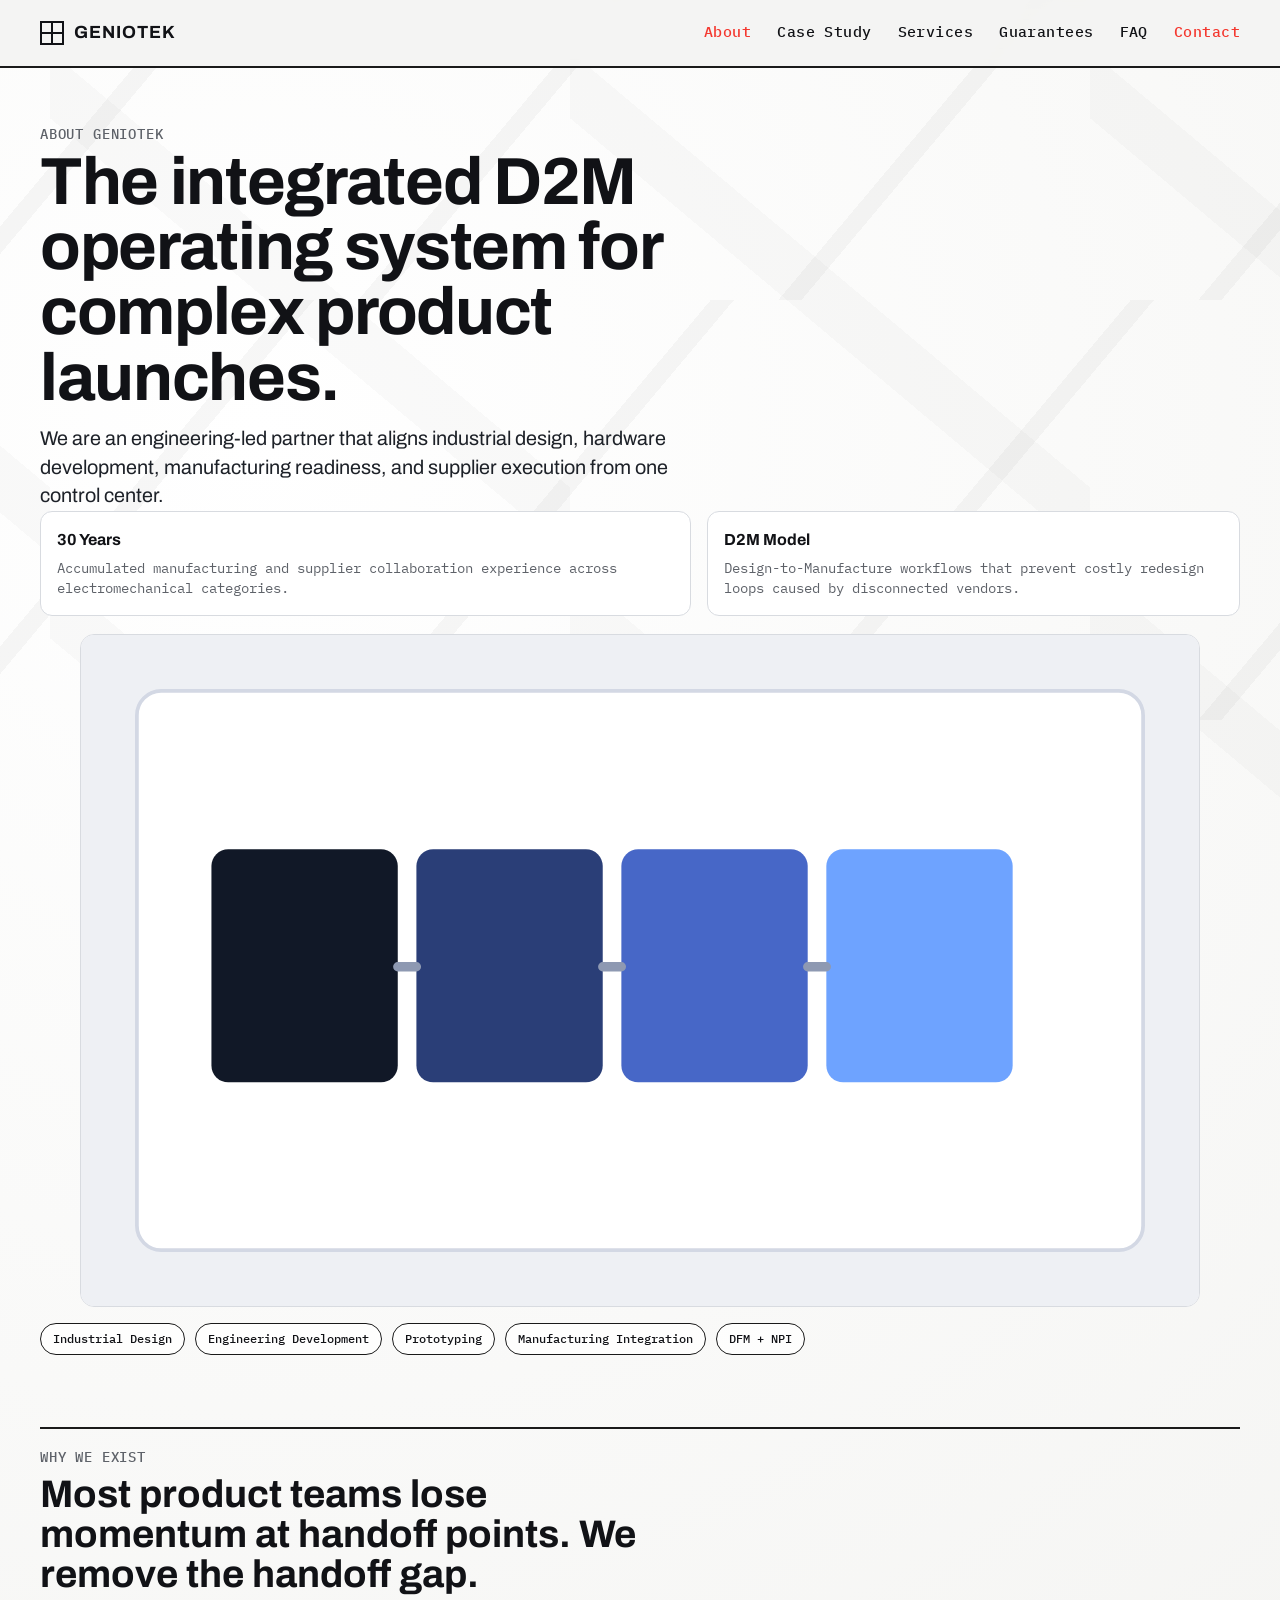
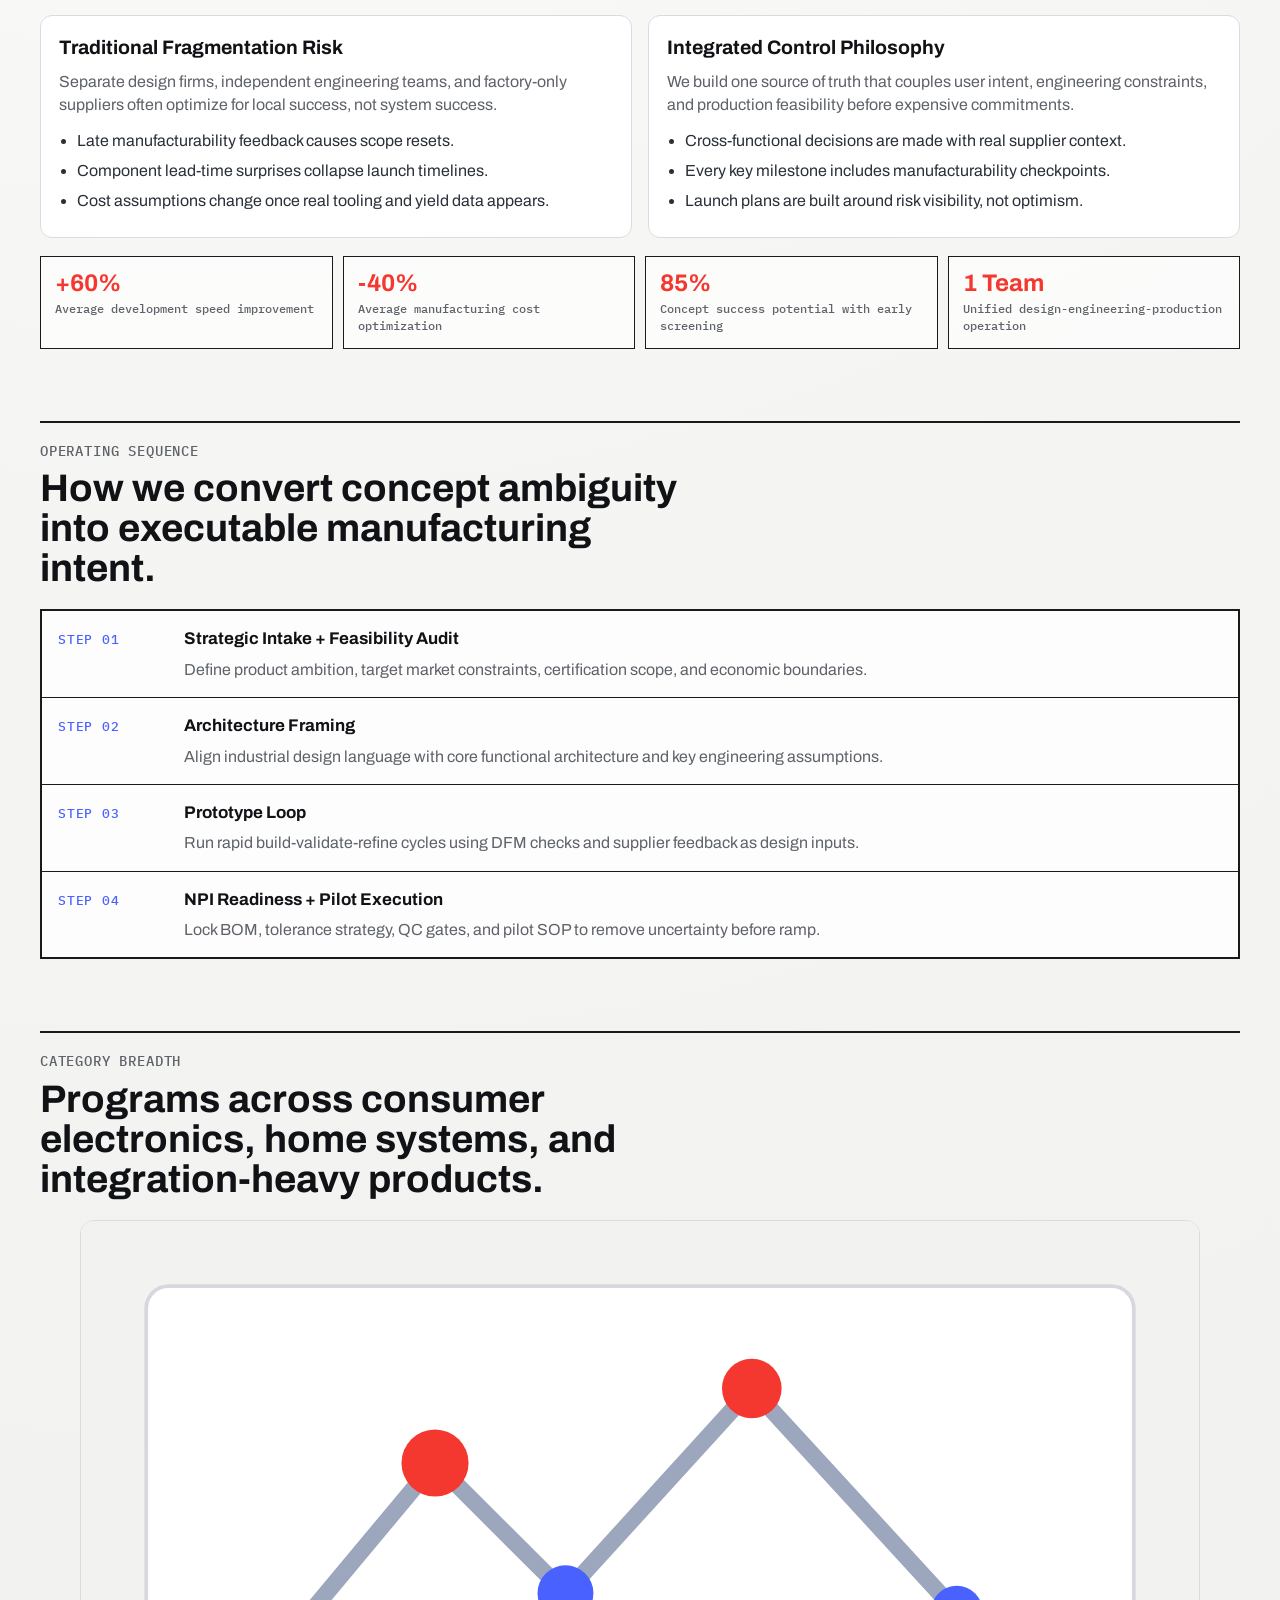
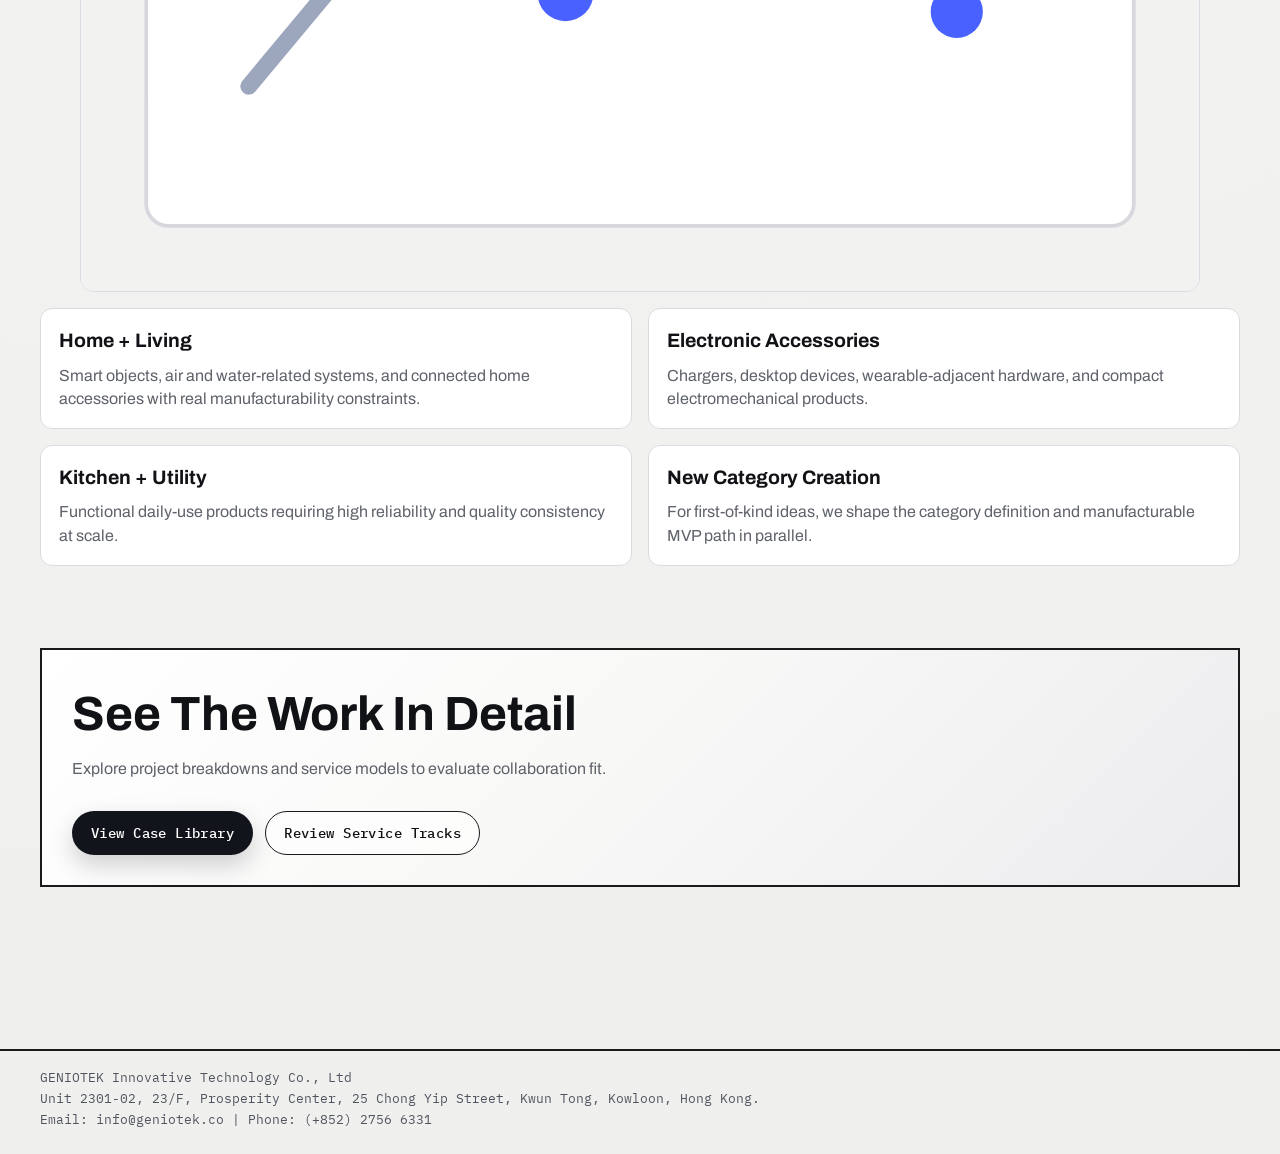
==== about.html @ fba15403 "feat: expand into full multi-page site with cover visuals" ====
<!doctype html>
<html lang="en">
<head>
  <meta charset="utf-8">
  <meta name="viewport" content="width=device-width, initial-scale=1">
  <title>About | Geniotek</title>
  <meta name="description" content="Learn how Geniotek's D2M system integrates design, engineering, prototyping, and manufacturing into one operational pipeline.">
  <link rel="icon" href="data:image/svg+xml,%3Csvg xmlns='http://www.w3.org/2000/svg' viewBox='0 0 32 32'%3E%3Crect width='32' height='32' fill='%23111216'/%3E%3Cpath d='M6 6h20v20H6z' fill='none' stroke='%23fff' stroke-width='2'/%3E%3Cpath d='M16 6v20M6 16h20' stroke='%23fff' stroke-width='2'/%3E%3C/svg%3E">
  <link rel="preconnect" href="https://fonts.googleapis.com">
  <link rel="preconnect" href="https://fonts.gstatic.com" crossorigin>
  <link href="https://fonts.googleapis.com/css2?family=Archivo:wght@400;500;600;700&family=IBM+Plex+Mono:wght@400;500&display=swap" rel="stylesheet">
  <link rel="stylesheet" href="./styles.css">
</head>
<body>
  <div class="bg-ornament" aria-hidden="true"></div>

  <header class="topbar">
    <a href="./index.html" class="brand" aria-label="Geniotek Home">
      <span class="brand-mark"></span>
      <span class="brand-text">GENIOTEK</span>
    </a>
    <button class="menu-toggle" type="button" aria-expanded="false" aria-controls="site-nav">Menu</button>
    <nav id="site-nav" class="nav">
      <a href="./about.html">About</a>
      <a href="./case-study.html">Case Study</a>
      <a href="./services.html">Services</a>
      <a href="./guarantees.html">Guarantees</a>
      <a href="./faq.html">FAQ</a>
      <a href="./contact.html" class="nav-accent">Contact</a>
    </nav>
  </header>

  <main class="page-main">
    <section class="page-hero reveal">
      <p class="eyebrow">About Geniotek</p>
      <h1>The integrated D2M operating system for complex product launches.</h1>
      <p class="lede">We are an engineering-led partner that aligns industrial design, hardware development, manufacturing readiness, and supplier execution from one control center.</p>
      <div class="page-hero-grid">
        <article class="hero-stat">
          <h2>30 Years</h2>
          <p>Accumulated manufacturing and supplier collaboration experience across electromechanical categories.</p>
        </article>
        <article class="hero-stat">
          <h2>D2M Model</h2>
          <p>Design-to-Manufacture workflows that prevent costly redesign loops caused by disconnected vendors.</p>
        </article>
      </div>
      <figure class="page-hero-media">
        <img src="./assets/covers/cover-system.svg" alt="Design-to-manufacture operating system diagram">
      </figure>
      <div class="tag-row">
        <span class="tag">Industrial Design</span>
        <span class="tag">Engineering Development</span>
        <span class="tag">Prototyping</span>
        <span class="tag">Manufacturing Integration</span>
        <span class="tag">DFM + NPI</span>
      </div>
    </section>

    <section class="content-section reveal">
      <div class="section-head">
        <p class="eyebrow">Why We Exist</p>
        <h2>Most product teams lose momentum at handoff points. We remove the handoff gap.</h2>
      </div>
      <div class="content-grid">
        <article class="panel">
          <h3>Traditional Fragmentation Risk</h3>
          <p>Separate design firms, independent engineering teams, and factory-only suppliers often optimize for local success, not system success.</p>
          <ul>
            <li>Late manufacturability feedback causes scope resets.</li>
            <li>Component lead-time surprises collapse launch timelines.</li>
            <li>Cost assumptions change once real tooling and yield data appears.</li>
          </ul>
        </article>
        <article class="panel">
          <h3>Integrated Control Philosophy</h3>
          <p>We build one source of truth that couples user intent, engineering constraints, and production feasibility before expensive commitments.</p>
          <ul>
            <li>Cross-functional decisions are made with real supplier context.</li>
            <li>Every key milestone includes manufacturability checkpoints.</li>
            <li>Launch plans are built around risk visibility, not optimism.</li>
          </ul>
        </article>
      </div>
      <div class="kpi-strip">
        <div class="kpi"><strong>+60%</strong><span>Average development speed improvement</span></div>
        <div class="kpi"><strong>-40%</strong><span>Average manufacturing cost optimization</span></div>
        <div class="kpi"><strong>85%</strong><span>Concept success potential with early screening</span></div>
        <div class="kpi"><strong>1 Team</strong><span>Unified design-engineering-production operation</span></div>
      </div>
    </section>

    <section class="content-section reveal">
      <div class="section-head">
        <p class="eyebrow">Operating Sequence</p>
        <h2>How we convert concept ambiguity into executable manufacturing intent.</h2>
      </div>
      <div class="timeline">
        <article class="timeline-item">
          <p class="step">Step 01</p>
          <div>
            <h3>Strategic Intake + Feasibility Audit</h3>
            <p>Define product ambition, target market constraints, certification scope, and economic boundaries.</p>
          </div>
        </article>
        <article class="timeline-item">
          <p class="step">Step 02</p>
          <div>
            <h3>Architecture Framing</h3>
            <p>Align industrial design language with core functional architecture and key engineering assumptions.</p>
          </div>
        </article>
        <article class="timeline-item">
          <p class="step">Step 03</p>
          <div>
            <h3>Prototype Loop</h3>
            <p>Run rapid build-validate-refine cycles using DFM checks and supplier feedback as design inputs.</p>
          </div>
        </article>
        <article class="timeline-item">
          <p class="step">Step 04</p>
          <div>
            <h3>NPI Readiness + Pilot Execution</h3>
            <p>Lock BOM, tolerance strategy, QC gates, and pilot SOP to remove uncertainty before ramp.</p>
          </div>
        </article>
      </div>
    </section>

    <section class="content-section reveal">
      <div class="section-head">
        <p class="eyebrow">Category Breadth</p>
        <h2>Programs across consumer electronics, home systems, and integration-heavy products.</h2>
      </div>
      <figure class="page-hero-media">
        <img src="./assets/covers/cover-process.svg" alt="Multi-stage product category and execution visual">
      </figure>
      <div class="content-grid">
        <article class="panel">
          <h3>Home + Living</h3>
          <p>Smart objects, air and water-related systems, and connected home accessories with real manufacturability constraints.</p>
        </article>
        <article class="panel">
          <h3>Electronic Accessories</h3>
          <p>Chargers, desktop devices, wearable-adjacent hardware, and compact electromechanical products.</p>
        </article>
        <article class="panel">
          <h3>Kitchen + Utility</h3>
          <p>Functional daily-use products requiring high reliability and quality consistency at scale.</p>
        </article>
        <article class="panel">
          <h3>New Category Creation</h3>
          <p>For first-of-kind ideas, we shape the category definition and manufacturable MVP path in parallel.</p>
        </article>
      </div>
    </section>

    <section class="contact reveal">
      <h2>See The Work In Detail</h2>
      <p>Explore project breakdowns and service models to evaluate collaboration fit.</p>
      <div class="cta-row">
        <a class="btn btn-solid" href="./case-study.html">View Case Library</a>
        <a class="btn btn-outline" href="./services.html">Review Service Tracks</a>
      </div>
    </section>
  </main>

  <footer class="footer">
    <p>GENIOTEK Innovative Technology Co., Ltd</p>
    <p>Unit 2301-02, 23/F, Prosperity Center, 25 Chong Yip Street, Kwun Tong, Kowloon, Hong Kong.</p>
    <p>Email: info@geniotek.co | Phone: (+852) 2756 6331</p>
  </footer>

  <script src="./script.js"></script>
</body>
</html>
---- styles.css ----
:root {
  --bg: #f4f4f2;
  --ink: #111216;
  --muted: #5e6269;
  --line: #1a1a1a;
  --accent-red: #f4382f;
  --accent-blue: #4962ff;
  --panel: #ffffff;
  --radius: 16px;
}

* {
  box-sizing: border-box;
}

html,
body {
  margin: 0;
  padding: 0;
}

body {
  background: radial-gradient(circle at 20% 10%, #ffffff 0%, var(--bg) 44%, #efefed 100%);
  color: var(--ink);
  font-family: "Archivo", "Segoe UI", sans-serif;
  line-height: 1.45;
}

.bg-ornament {
  position: fixed;
  inset: 0;
  pointer-events: none;
  z-index: -1;
  background-image:
    linear-gradient(130deg, transparent 0 48%, rgba(0, 0, 0, 0.03) 48% 51%, transparent 51%),
    linear-gradient(40deg, transparent 0 46%, rgba(0, 0, 0, 0.02) 46% 53%, transparent 53%);
  background-size: 420px 420px, 520px 520px;
  background-position: -80px -120px, 75% 10%;
}

.topbar {
  position: sticky;
  top: 0;
  z-index: 40;
  display: flex;
  align-items: center;
  justify-content: space-between;
  gap: 24px;
  padding: 20px 40px;
  border-bottom: 2px solid var(--line);
  background: rgba(244, 244, 242, 0.92);
  backdrop-filter: blur(8px);
}

.brand {
  display: inline-flex;
  align-items: center;
  gap: 10px;
  text-decoration: none;
  color: var(--ink);
}

.brand-mark {
  width: 24px;
  height: 24px;
  border: 2px solid var(--ink);
  display: inline-block;
  position: relative;
}

.brand-mark::before,
.brand-mark::after {
  content: "";
  position: absolute;
  background: var(--ink);
}

.brand-mark::before {
  width: 2px;
  height: 100%;
  left: 50%;
  top: 0;
  transform: translateX(-50%);
}

.brand-mark::after {
  width: 100%;
  height: 2px;
  left: 0;
  top: 50%;
  transform: translateY(-50%);
}

.brand-text {
  font-size: 1.1rem;
  letter-spacing: 0.06em;
  font-weight: 700;
}

.menu-toggle {
  display: none;
  background: none;
  border: 1px solid var(--line);
  border-radius: 999px;
  padding: 8px 14px;
  font: 500 0.84rem/1 "IBM Plex Mono", monospace;
  letter-spacing: 0.04em;
}

.nav {
  display: flex;
  align-items: center;
  gap: 26px;
}

.nav a {
  color: var(--ink);
  text-decoration: none;
  font: 500 0.92rem/1 "IBM Plex Mono", monospace;
  letter-spacing: 0.03em;
}

.nav a:hover,
.nav a.nav-current {
  color: var(--accent-red);
}

.nav-accent {
  color: var(--accent-red) !important;
}

main {
  padding: 0 40px 80px;
}

section {
  max-width: 1280px;
  margin: 0 auto;
}

.hero {
  display: grid;
  grid-template-columns: minmax(0, 1.25fr) minmax(280px, 0.75fr);
  gap: 30px;
  min-height: 76vh;
  padding-top: 64px;
  align-items: start;
}

.hero-copy h1 {
  margin: 8px 0 18px;
  max-width: 16ch;
  font-size: clamp(2.4rem, 6.4vw, 5.2rem);
  line-height: 0.97;
  letter-spacing: -0.03em;
}

.accent-red {
  color: var(--accent-red);
}

.accent-blue {
  color: var(--accent-blue);
}

.eyebrow {
  margin: 0;
  font: 500 0.86rem/1.2 "IBM Plex Mono", monospace;
  text-transform: uppercase;
  letter-spacing: 0.06em;
  color: var(--muted);
}

.lede {
  margin: 0;
  max-width: 56ch;
  color: #1d2128;
  font-size: clamp(1rem, 1.6vw, 1.24rem);
}

.cta-row {
  margin-top: 30px;
  display: flex;
  flex-wrap: wrap;
  gap: 12px;
}

.btn {
  display: inline-flex;
  align-items: center;
  justify-content: center;
  min-height: 44px;
  padding: 10px 18px;
  border-radius: 999px;
  border: 1.5px solid transparent;
  cursor: pointer;
  text-decoration: none;
  font: 500 0.88rem/1 "IBM Plex Mono", monospace;
  letter-spacing: 0.03em;
  transition: transform 180ms ease, box-shadow 180ms ease, background-color 180ms ease;
}

.btn-solid {
  color: #fff;
  background: #12141b;
  box-shadow: 0 10px 24px rgba(0, 0, 0, 0.18);
}

.btn-outline {
  color: var(--ink);
  border: 1.5px solid var(--line);
  background: rgba(255, 255, 255, 0.65);
}

.btn:hover {
  transform: translateY(-2px);
}

.hero-side {
  margin-top: 24px;
  display: grid;
  gap: 14px;
}

.hero-visual {
  border: 1.5px solid #d8dbe0;
  border-radius: var(--radius);
  overflow: hidden;
  background: #fff;
}

.hero-visual img {
  display: block;
  width: 100%;
  height: auto;
}

.mini-card {
  background: var(--panel);
  border: 1.5px solid #dedfdf;
  border-radius: var(--radius);
  padding: 16px 18px;
}

.mini-card h2 {
  margin: 0;
  font-size: 0.9rem;
}

.mini-card p {
  margin: 6px 0 0;
  color: var(--muted);
  font: 400 0.84rem/1.45 "IBM Plex Mono", monospace;
}

.section-head {
  border-top: 2px solid var(--line);
  padding-top: 20px;
  margin-bottom: 20px;
}

.section-head h2 {
  margin: 10px 0 0;
  font-size: clamp(1.6rem, 3vw, 2.5rem);
  max-width: 28ch;
  line-height: 1.04;
}

.work {
  margin-top: 44px;
}

.case-grid {
  display: grid;
  grid-template-columns: repeat(2, minmax(0, 1fr));
  gap: 0;
  border: 2px solid var(--line);
}

.case {
  min-height: 250px;
  padding: 28px;
  border-right: 1.5px solid rgba(0, 0, 0, 0.42);
  border-bottom: 1.5px solid rgba(0, 0, 0, 0.42);
  display: flex;
  flex-direction: column;
  justify-content: space-between;
  transition: transform 220ms ease, filter 220ms ease;
}

.case:nth-child(2n) {
  border-right: 0;
}

.case:nth-last-child(-n + 2) {
  border-bottom: 0;
}

.case h3 {
  margin: 0 0 10px;
  font-size: clamp(1.35rem, 2.4vw, 2rem);
  line-height: 1.02;
  max-width: 18ch;
}

.case-media {
  margin: 0 0 14px;
  border: 1px solid rgba(255, 255, 255, 0.35);
  border-radius: 10px;
  overflow: hidden;
  background: rgba(255, 255, 255, 0.1);
}

.case-media img {
  width: 100%;
  height: auto;
  display: block;
}

.case p {
  margin: 0;
  max-width: 44ch;
}

.case span {
  margin-top: 16px;
  color: rgba(255, 255, 255, 0.88);
  font: 400 0.8rem/1.3 "IBM Plex Mono", monospace;
}

.case-dark {
  color: #fff;
  background: linear-gradient(128deg, #111d3a, #0a1224 60%, #1a2b54);
}

.case-mint {
  color: #121418;
  background: linear-gradient(128deg, #baf2df, #98f2d4 55%, #73e5cd);
}

.case-mint span,
.case-light span {
  color: rgba(0, 0, 0, 0.68);
}

.case-blue {
  color: #fff;
  background: linear-gradient(130deg, #004c8f, #0075c2 64%, #00a6de);
}

.case-light {
  color: #111216;
  background: linear-gradient(130deg, #f1e8f6, #e6e2eb 70%, #dedde8);
}

.case:hover {
  transform: translateY(-4px);
  filter: saturate(1.08);
  z-index: 2;
}

.about,
.metrics,
.services,
.guarantees,
.faq,
.contact {
  margin-top: 82px;
}

.about-copy {
  margin: 0;
  max-width: 80ch;
  font-size: 1.05rem;
}

.pipeline {
  margin: 24px 0 0;
  padding: 0;
  list-style: none;
  display: grid;
  gap: 10px;
  grid-template-columns: repeat(4, minmax(0, 1fr));
}

.pipeline li {
  border: 1.5px solid var(--line);
  padding: 14px 16px;
  font: 500 0.88rem/1 "IBM Plex Mono", monospace;
  text-transform: uppercase;
}

.metric-grid {
  display: grid;
  gap: 16px;
  grid-template-columns: repeat(4, minmax(0, 1fr));
}

.metric-grid article {
  background: #fff;
  border: 1.5px solid #d7d9dd;
  border-radius: 12px;
  padding: 18px;
}

.metric-value {
  margin: 0;
  font-size: 1.8rem;
  font-weight: 700;
  color: var(--accent-red);
  letter-spacing: -0.02em;
}

.metric-grid h3 {
  margin: 6px 0;
  font-size: 1.06rem;
}

.metric-grid p:last-child {
  margin: 0;
  color: var(--muted);
  font-size: 0.95rem;
}

.service-list {
  border: 2px solid var(--line);
}

.service-list article {
  padding: 22px;
  border-bottom: 1.5px solid var(--line);
  display: flex;
  align-items: center;
  justify-content: space-between;
  gap: 14px;
}

.service-list article:last-child {
  border-bottom: 0;
}

.service-list h3 {
  margin: 0;
  font-size: 1.24rem;
}

.service-list p {
  margin: 0;
  font: 500 0.84rem/1 "IBM Plex Mono", monospace;
  color: var(--muted);
}

.guarantee-grid {
  display: grid;
  gap: 16px;
  grid-template-columns: repeat(2, minmax(0, 1fr));
}

.guarantee-grid article {
  border: 1.5px solid var(--line);
  background: #fff;
  min-height: 160px;
  padding: 18px;
}

.guarantee-grid h3 {
  margin: 0 0 8px;
  font-size: 1.24rem;
}

.guarantee-grid p {
  margin: 0;
  color: var(--muted);
}

.faq-list {
  border-top: 2px solid var(--line);
}

.faq-list details {
  border-bottom: 1.5px solid var(--line);
  padding: 16px 0;
}

.faq-list summary {
  list-style: none;
  cursor: pointer;
  font-size: 1.08rem;
  font-weight: 600;
  padding-right: 34px;
  position: relative;
}

.faq-list summary::after {
  content: "+";
  position: absolute;
  right: 0;
  top: 0;
  font: 500 1.2rem/1 "IBM Plex Mono", monospace;
}

.faq-list details[open] summary::after {
  content: "-";
}

.faq-list p {
  margin: 10px 0 0;
  color: var(--muted);
  max-width: 70ch;
}

.contact {
  border: 2px solid var(--line);
  background: linear-gradient(135deg, #fff 0%, #f8f8f7 48%, #ececef 100%);
  padding: 30px;
}

.contact h2 {
  margin: 0;
  font-size: clamp(1.7rem, 4vw, 3rem);
}

.contact p {
  margin: 8px 0 0;
  color: var(--muted);
}

.page-hub {
  margin-top: 82px;
}

.hub-grid {
  display: grid;
  grid-template-columns: repeat(3, minmax(0, 1fr));
  gap: 14px;
}

.hub-card {
  border: 1.5px solid var(--line);
  background: rgba(255, 255, 255, 0.78);
  text-decoration: none;
  color: var(--ink);
  min-height: 150px;
  padding: 18px;
  transition: transform 180ms ease, box-shadow 180ms ease;
}

.hub-card h3 {
  margin: 0;
  font-size: 1.2rem;
}

.hub-card p {
  margin: 10px 0 0;
  color: var(--muted);
  max-width: 40ch;
}

.hub-card:hover {
  transform: translateY(-4px);
  box-shadow: 0 14px 28px rgba(11, 15, 28, 0.11);
}

.page-main {
  padding: 0 40px 80px;
}

.page-hero {
  max-width: 1280px;
  margin: 0 auto;
  padding-top: 58px;
}

.page-hero-grid {
  display: grid;
  gap: 16px;
  grid-template-columns: 1.1fr 0.9fr;
}

.page-hero-media {
  margin-top: 18px;
  border: 1.5px solid #d8dbe0;
  border-radius: 14px;
  overflow: hidden;
  background: #fff;
}

.page-hero-media img {
  display: block;
  width: 100%;
  height: auto;
}

.page-hero h1 {
  margin: 8px 0 14px;
  font-size: clamp(2.2rem, 5.2vw, 4.4rem);
  line-height: 0.98;
  max-width: 18ch;
  letter-spacing: -0.02em;
}

.page-hero .lede {
  max-width: 58ch;
}

.hero-stat {
  background: #fff;
  border: 1.5px solid #d8dbe0;
  border-radius: 12px;
  padding: 16px;
}

.hero-stat h2 {
  margin: 0;
  font-size: 1rem;
}

.hero-stat p {
  margin: 8px 0 0;
  color: var(--muted);
  font: 400 0.85rem/1.45 "IBM Plex Mono", monospace;
}

.content-section {
  margin-top: 72px;
}

.content-grid {
  display: grid;
  gap: 16px;
  grid-template-columns: repeat(2, minmax(0, 1fr));
}

.panel {
  background: #fff;
  border: 1.5px solid #d8dbe0;
  border-radius: 12px;
  padding: 18px;
}

.panel h3 {
  margin: 0;
  font-size: 1.22rem;
}

.panel p {
  margin: 8px 0 0;
  color: var(--muted);
}

.panel ul {
  margin: 12px 0 0;
  padding-left: 18px;
}

.panel li {
  margin: 7px 0;
  color: #2a3039;
}

.kpi-strip {
  display: grid;
  gap: 10px;
  grid-template-columns: repeat(4, minmax(0, 1fr));
  margin-top: 18px;
}

.kpi {
  border: 1.5px solid var(--line);
  padding: 14px;
  background: rgba(255, 255, 255, 0.66);
}

.kpi strong {
  display: block;
  font-size: 1.5rem;
  line-height: 1;
  color: var(--accent-red);
}

.kpi span {
  margin-top: 6px;
  display: block;
  color: var(--muted);
  font: 500 0.76rem/1.35 "IBM Plex Mono", monospace;
}

.timeline {
  border: 2px solid var(--line);
}

.timeline-item {
  display: grid;
  grid-template-columns: 110px 1fr;
  gap: 16px;
  padding: 16px;
  border-bottom: 1.5px solid var(--line);
  background: rgba(255, 255, 255, 0.82);
}

.timeline-item:last-child {
  border-bottom: 0;
}

.timeline-item .step {
  font: 500 0.82rem/1 "IBM Plex Mono", monospace;
  letter-spacing: 0.06em;
  color: var(--accent-blue);
  text-transform: uppercase;
}

.timeline-item h3 {
  margin: 0;
  font-size: 1.06rem;
}

.timeline-item p {
  margin: 6px 0 0;
  color: var(--muted);
}

.tag-row {
  margin-top: 14px;
  display: flex;
  flex-wrap: wrap;
  gap: 10px;
}

.tag {
  display: inline-flex;
  align-items: center;
  min-height: 32px;
  padding: 6px 12px;
  border-radius: 999px;
  border: 1.2px solid var(--line);
  background: rgba(255, 255, 255, 0.72);
  font: 500 0.76rem/1 "IBM Plex Mono", monospace;
}

.case-library {
  margin-top: 20px;
  display: grid;
  grid-template-columns: repeat(3, minmax(0, 1fr));
  gap: 14px;
}

.case-item {
  border: 1.5px solid var(--line);
  min-height: 220px;
  padding: 18px;
}

.case-item h3 {
  margin: 0;
  font-size: 1.35rem;
  line-height: 1.02;
}

.case-item .case-media {
  margin: 0 0 14px;
  border: 1px solid rgba(255, 255, 255, 0.22);
}

.case-item p {
  margin: 10px 0 0;
  color: rgba(255, 255, 255, 0.92);
}

.case-item .case-meta {
  margin-top: 16px;
  font: 500 0.74rem/1.4 "IBM Plex Mono", monospace;
  color: rgba(255, 255, 255, 0.9);
}

.case-item.dark {
  background: linear-gradient(128deg, #0f1a35, #111d4a 55%, #1b2f68);
  color: #fff;
}

.case-item.blue {
  background: linear-gradient(128deg, #0058a7, #007bc8 65%, #00a8df);
  color: #fff;
}

.case-item.mint {
  background: linear-gradient(128deg, #b7f4e2, #87e6d0 62%, #69dac2);
  color: #111216;
}

.case-item.mint p,
.case-item.mint .case-meta {
  color: rgba(17, 18, 22, 0.78);
}

.case-item.violet {
  background: linear-gradient(128deg, #f1e8f7, #e4dfec 58%, #dcd9e7);
  color: #111216;
}

.case-item.violet p,
.case-item.violet .case-meta {
  color: rgba(17, 18, 22, 0.75);
}

.case-item.graphite {
  background: linear-gradient(128deg, #17191f, #252832 60%, #303747);
  color: #fff;
}

.case-item.teal {
  background: linear-gradient(128deg, #0c6f73, #1f8b90 63%, #2daab0);
  color: #fff;
}

.service-matrix {
  border: 2px solid var(--line);
}

.matrix-row {
  display: grid;
  grid-template-columns: 220px 1fr 1fr;
  gap: 16px;
  padding: 16px;
  border-bottom: 1.5px solid var(--line);
  background: rgba(255, 255, 255, 0.76);
}

.matrix-row:last-child {
  border-bottom: 0;
}

.matrix-row h3 {
  margin: 0;
  font-size: 1rem;
}

.matrix-row p {
  margin: 0;
  color: var(--muted);
}

.deliverable-grid {
  display: grid;
  gap: 12px;
  grid-template-columns: repeat(3, minmax(0, 1fr));
}

.deliverable-grid article {
  border: 1.5px solid #d7d9dd;
  background: #fff;
  min-height: 120px;
  padding: 14px;
}

.deliverable-grid h3 {
  margin: 0;
  font-size: 1rem;
}

.deliverable-grid p {
  margin: 8px 0 0;
  color: var(--muted);
}

.policy-grid {
  display: grid;
  gap: 14px;
  grid-template-columns: repeat(2, minmax(0, 1fr));
}

.policy-grid article {
  border: 1.5px solid var(--line);
  background: #fff;
  min-height: 160px;
  padding: 16px;
}

.policy-grid h3 {
  margin: 0;
  font-size: 1.08rem;
}

.policy-grid p {
  margin: 8px 0 0;
  color: var(--muted);
}

.faq-columns {
  display: grid;
  grid-template-columns: repeat(2, minmax(0, 1fr));
  gap: 22px;
}

.faq-columns .faq-list {
  border-top: 2px solid var(--line);
}

.contact-layout {
  display: grid;
  gap: 16px;
  grid-template-columns: 0.9fr 1.1fr;
}

.contact-panel {
  border: 1.5px solid var(--line);
  background: rgba(255, 255, 255, 0.84);
  padding: 18px;
}

.contact-panel h3 {
  margin: 0;
  font-size: 1.06rem;
}

.contact-panel p {
  margin: 8px 0 0;
  color: var(--muted);
}

.contact-list {
  margin: 12px 0 0;
  padding: 0;
  list-style: none;
}

.contact-list li {
  margin: 8px 0;
  color: #2a3039;
  font: 500 0.82rem/1.4 "IBM Plex Mono", monospace;
}

.intake-form {
  border: 2px solid var(--line);
  padding: 18px;
  background: #fff;
}

.intake-form h3 {
  margin: 0;
  font-size: 1.4rem;
}

.intake-form p {
  margin: 8px 0 0;
  color: var(--muted);
}

.form-grid {
  margin-top: 14px;
  display: grid;
  grid-template-columns: repeat(2, minmax(0, 1fr));
  gap: 10px;
}

.form-row {
  display: grid;
  gap: 6px;
}

.form-row.full {
  grid-column: 1 / -1;
}

.form-row label {
  font: 500 0.74rem/1 "IBM Plex Mono", monospace;
  letter-spacing: 0.05em;
  text-transform: uppercase;
}

.form-row input,
.form-row textarea,
.form-row select {
  min-height: 42px;
  border: 1.5px solid #c3c8d0;
  border-radius: 8px;
  background: #fafafa;
  padding: 10px 12px;
  color: #111216;
  font: 400 0.92rem/1.4 "Archivo", "Segoe UI", sans-serif;
}

.form-row textarea {
  min-height: 120px;
  resize: vertical;
}

.note {
  margin-top: 12px;
  color: var(--muted);
  font: 500 0.74rem/1.5 "IBM Plex Mono", monospace;
}

.footer {
  margin: 82px auto 24px;
  max-width: 1280px;
  border-top: 2px solid var(--line);
  padding: 16px 40px 0;
  font: 400 0.82rem/1.6 "IBM Plex Mono", monospace;
  color: #4f545e;
}

.footer p {
  margin: 0;
}

.reveal {
  opacity: 1;
  transform: none;
}

.motion .reveal {
  opacity: 0;
  transform: translateY(28px);
  transition: opacity 600ms ease, transform 600ms ease;
}

.motion .reveal.is-visible {
  opacity: 1;
  transform: translateY(0);
}

@media (max-width: 1050px) {
  main {
    padding: 0 24px 64px;
  }

  .topbar {
    padding: 18px 24px;
  }

  .hero {
    grid-template-columns: 1fr;
    min-height: 0;
    gap: 16px;
  }

  .hero-side {
    grid-template-columns: repeat(3, minmax(0, 1fr));
  }

  .metric-grid {
    grid-template-columns: repeat(2, minmax(0, 1fr));
  }

  .page-main {
    padding: 0 24px 64px;
  }

  .page-hero-grid,
  .content-grid,
  .policy-grid,
  .faq-columns,
  .contact-layout {
    grid-template-columns: 1fr;
  }

  .case-library {
    grid-template-columns: repeat(2, minmax(0, 1fr));
  }

  .matrix-row {
    grid-template-columns: 170px 1fr;
  }

  .matrix-row p:last-child {
    grid-column: 1 / -1;
  }

  .deliverable-grid,
  .hub-grid {
    grid-template-columns: repeat(2, minmax(0, 1fr));
  }

  .kpi-strip {
    grid-template-columns: repeat(2, minmax(0, 1fr));
  }
}

@media (max-width: 760px) {
  .menu-toggle {
    display: inline-flex;
  }

  .nav {
    position: absolute;
    left: 14px;
    right: 14px;
    top: calc(100% + 8px);
    flex-direction: column;
    align-items: flex-start;
    background: #f9f9f8;
    border: 1.5px solid var(--line);
    padding: 14px;
    gap: 14px;
    display: none;
  }

  .topbar.open .nav {
    display: flex;
  }

  .hero {
    padding-top: 42px;
  }

  .case-grid,
  .pipeline,
  .guarantee-grid,
  .metric-grid,
  .deliverable-grid,
  .hub-grid,
  .case-library,
  .kpi-strip {
    grid-template-columns: 1fr;
  }

  .case {
    border-right: 0;
    border-bottom: 1.5px solid rgba(0, 0, 0, 0.42);
  }

  .case:last-child {
    border-bottom: 0;
  }

  .hero-side {
    grid-template-columns: 1fr;
  }

  .service-list article {
    flex-direction: column;
    align-items: flex-start;
  }

  .footer {
    padding: 12px 24px 0;
  }

  .timeline-item {
    grid-template-columns: 1fr;
  }

  .matrix-row {
    grid-template-columns: 1fr;
  }

  .form-grid {
    grid-template-columns: 1fr;
  }
}
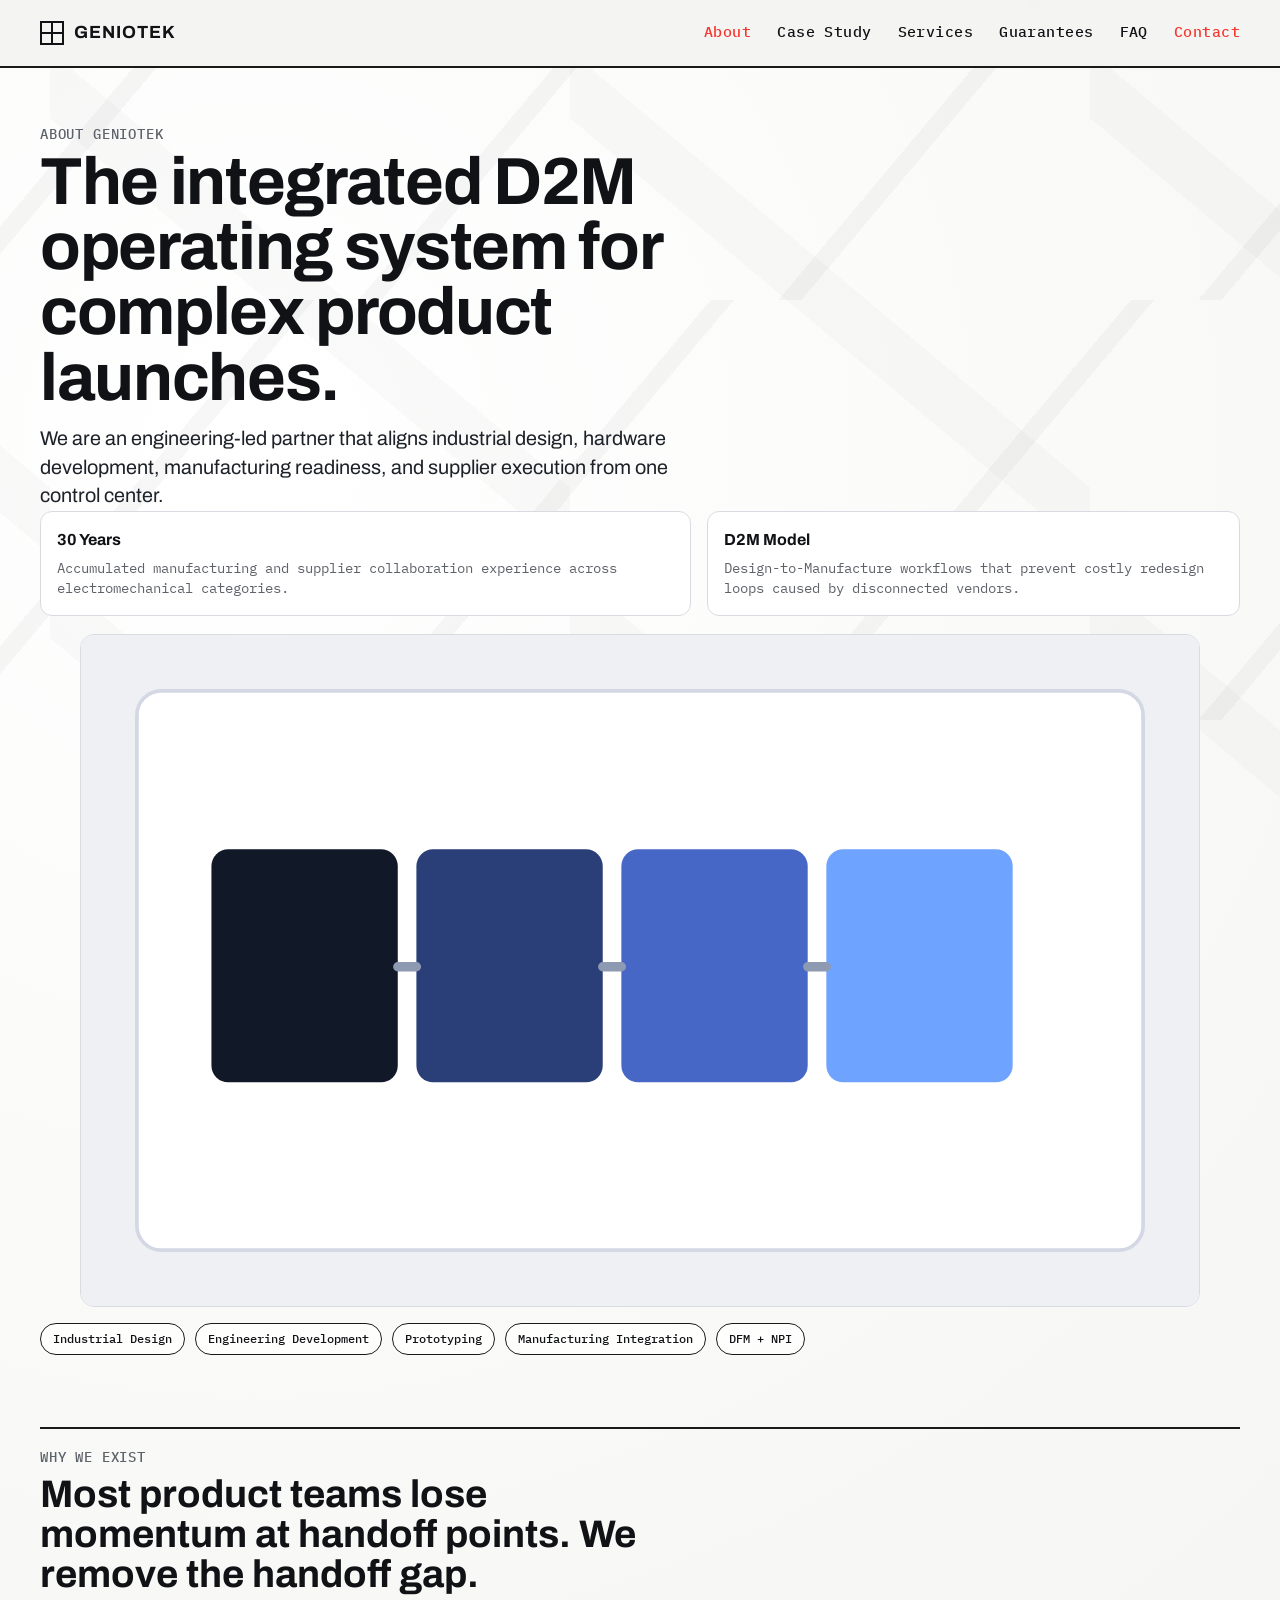
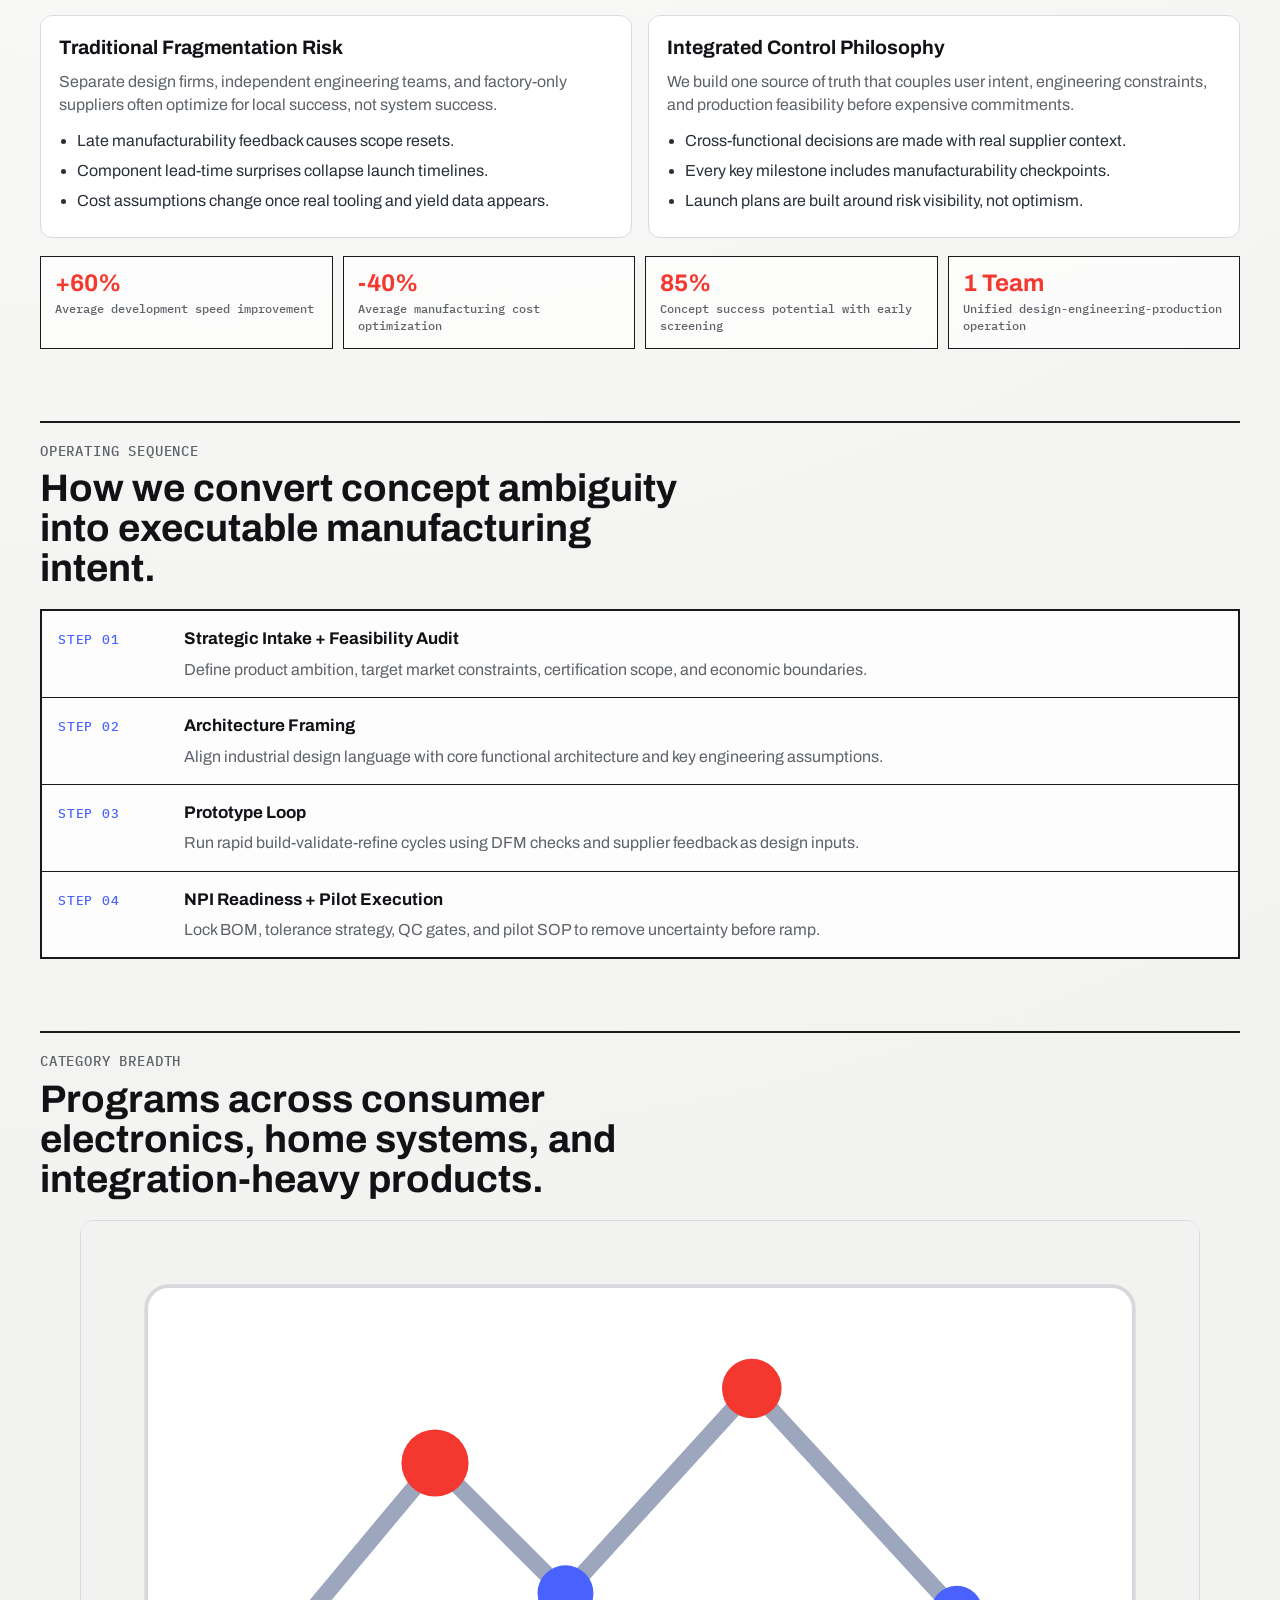
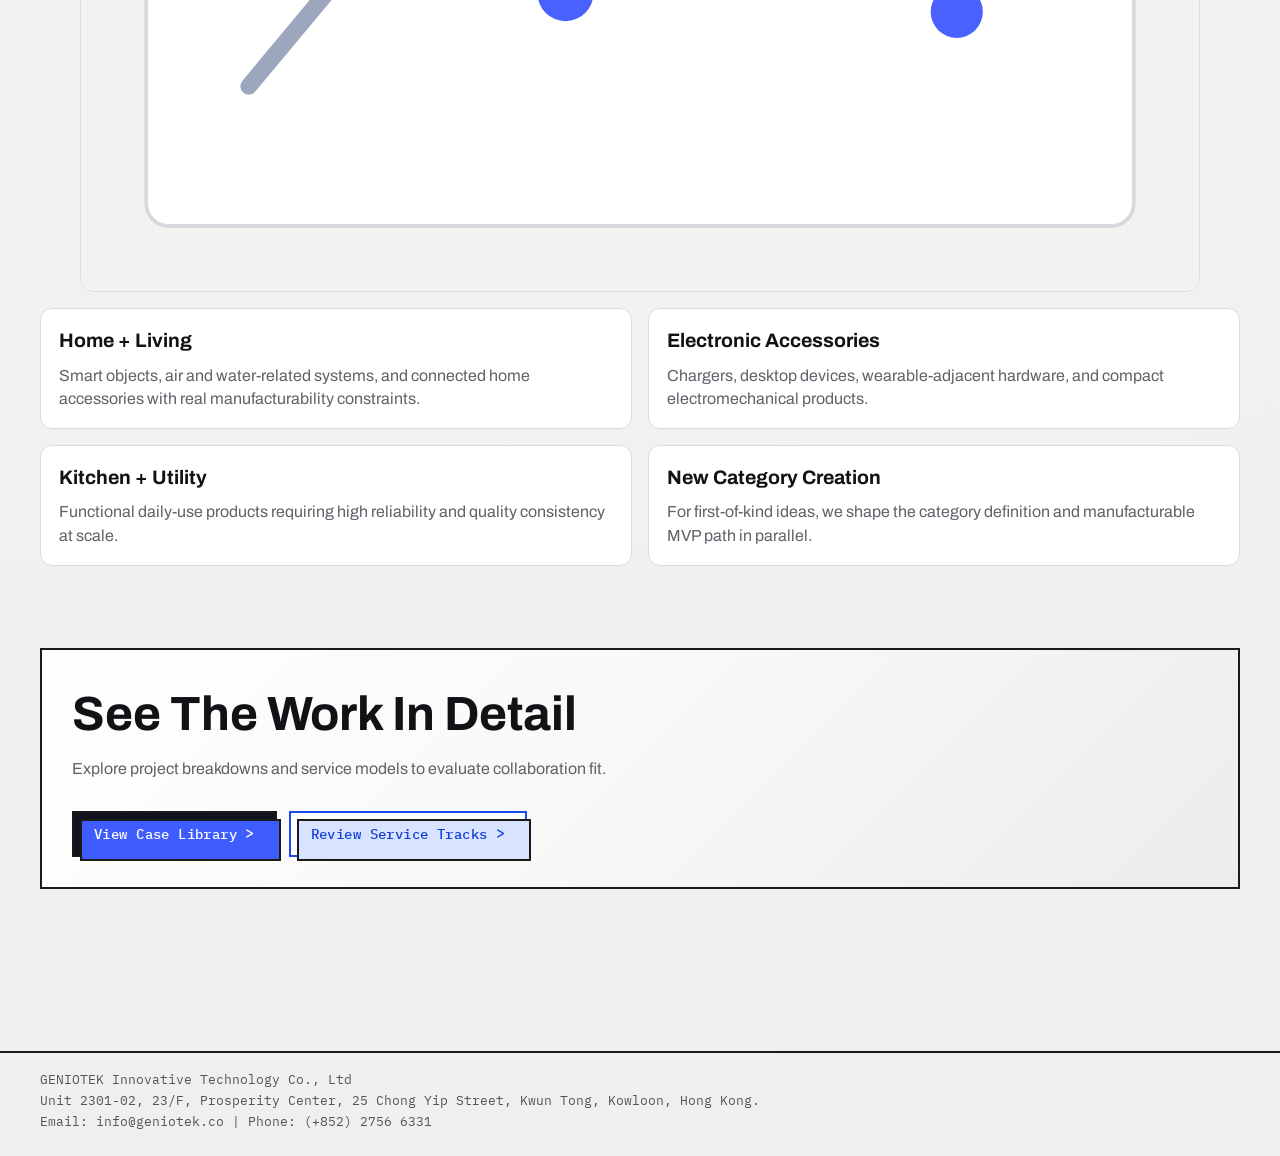
==== commit 61576a9a: "chore: add cache-busting query for css/js assets" ====
--- a/about.html
+++ b/about.html
@@ -9,7 +9,7 @@
   <link rel="preconnect" href="https://fonts.googleapis.com">
   <link rel="preconnect" href="https://fonts.gstatic.com" crossorigin>
   <link href="https://fonts.googleapis.com/css2?family=Archivo:wght@400;500;600;700&family=IBM+Plex+Mono:wght@400;500&display=swap" rel="stylesheet">
-  <link rel="stylesheet" href="./styles.css">
+  <link rel="stylesheet" href="./styles.css?v=20260301b">
 </head>
 <body>
   <div class="bg-ornament" aria-hidden="true"></div>
@@ -171,6 +171,7 @@
     <p>Email: info@geniotek.co | Phone: (+852) 2756 6331</p>
   </footer>
 
-  <script src="./script.js"></script>
+  <script src="./script.js?v=20260301b"></script>
 </body>
 </html>
+
--- a/styles.css
+++ b/styles.css
@@ -186,34 +186,78 @@
 }
 
 .btn {
+  position: relative;
+  isolation: isolate;
   display: inline-flex;
   align-items: center;
   justify-content: center;
-  min-height: 44px;
-  padding: 10px 18px;
-  border-radius: 999px;
-  border: 1.5px solid transparent;
+  gap: 8px;
+  min-height: 46px;
+  padding: 10px 20px;
+  border-radius: 0;
+  border: 2px solid var(--line);
   cursor: pointer;
   text-decoration: none;
   font: 500 0.88rem/1 "IBM Plex Mono", monospace;
   letter-spacing: 0.03em;
-  transition: transform 180ms ease, box-shadow 180ms ease, background-color 180ms ease;
+  overflow: visible;
+  transform: translate(0, 0);
+  transition: transform 180ms ease, color 180ms ease, background-color 180ms ease, border-color 180ms ease;
+}
+
+.btn::before {
+  content: "";
+  position: absolute;
+  inset: 0;
+  z-index: -1;
+  border: 2px solid var(--line);
+  background: var(--btn-shadow, #9bb3ff);
+  transform: translate(6px, 6px);
+  transition: transform 180ms ease, background-color 180ms ease, border-color 180ms ease;
+}
+
+.btn::after {
+  content: ">";
+  font: 500 0.92rem/1 "IBM Plex Mono", monospace;
+  transform: translateX(0);
+  transition: transform 180ms ease;
 }
 
 .btn-solid {
   color: #fff;
   background: #12141b;
-  box-shadow: 0 10px 24px rgba(0, 0, 0, 0.18);
+  --btn-shadow: #3f5cff;
 }
 
 .btn-outline {
-  color: var(--ink);
-  border: 1.5px solid var(--line);
-  background: rgba(255, 255, 255, 0.65);
+  color: #133fd9;
+  border-color: #1b49ef;
+  background: rgba(255, 255, 255, 0.98);
+  --btn-shadow: #d8e3ff;
 }
 
 .btn:hover {
-  transform: translateY(-2px);
+  transform: translate(-2px, -2px);
+}
+
+.btn:hover::after {
+  transform: translateX(2px);
+}
+
+.btn:active {
+  transform: translate(2px, 2px);
+}
+
+.btn:active::before {
+  transform: translate(2px, 2px);
+}
+
+.btn:focus-visible {
+  outline: none;
+}
+
+.btn:focus-visible::before {
+  box-shadow: 0 0 0 3px rgba(73, 98, 255, 0.2);
 }
 
 .hero-side {
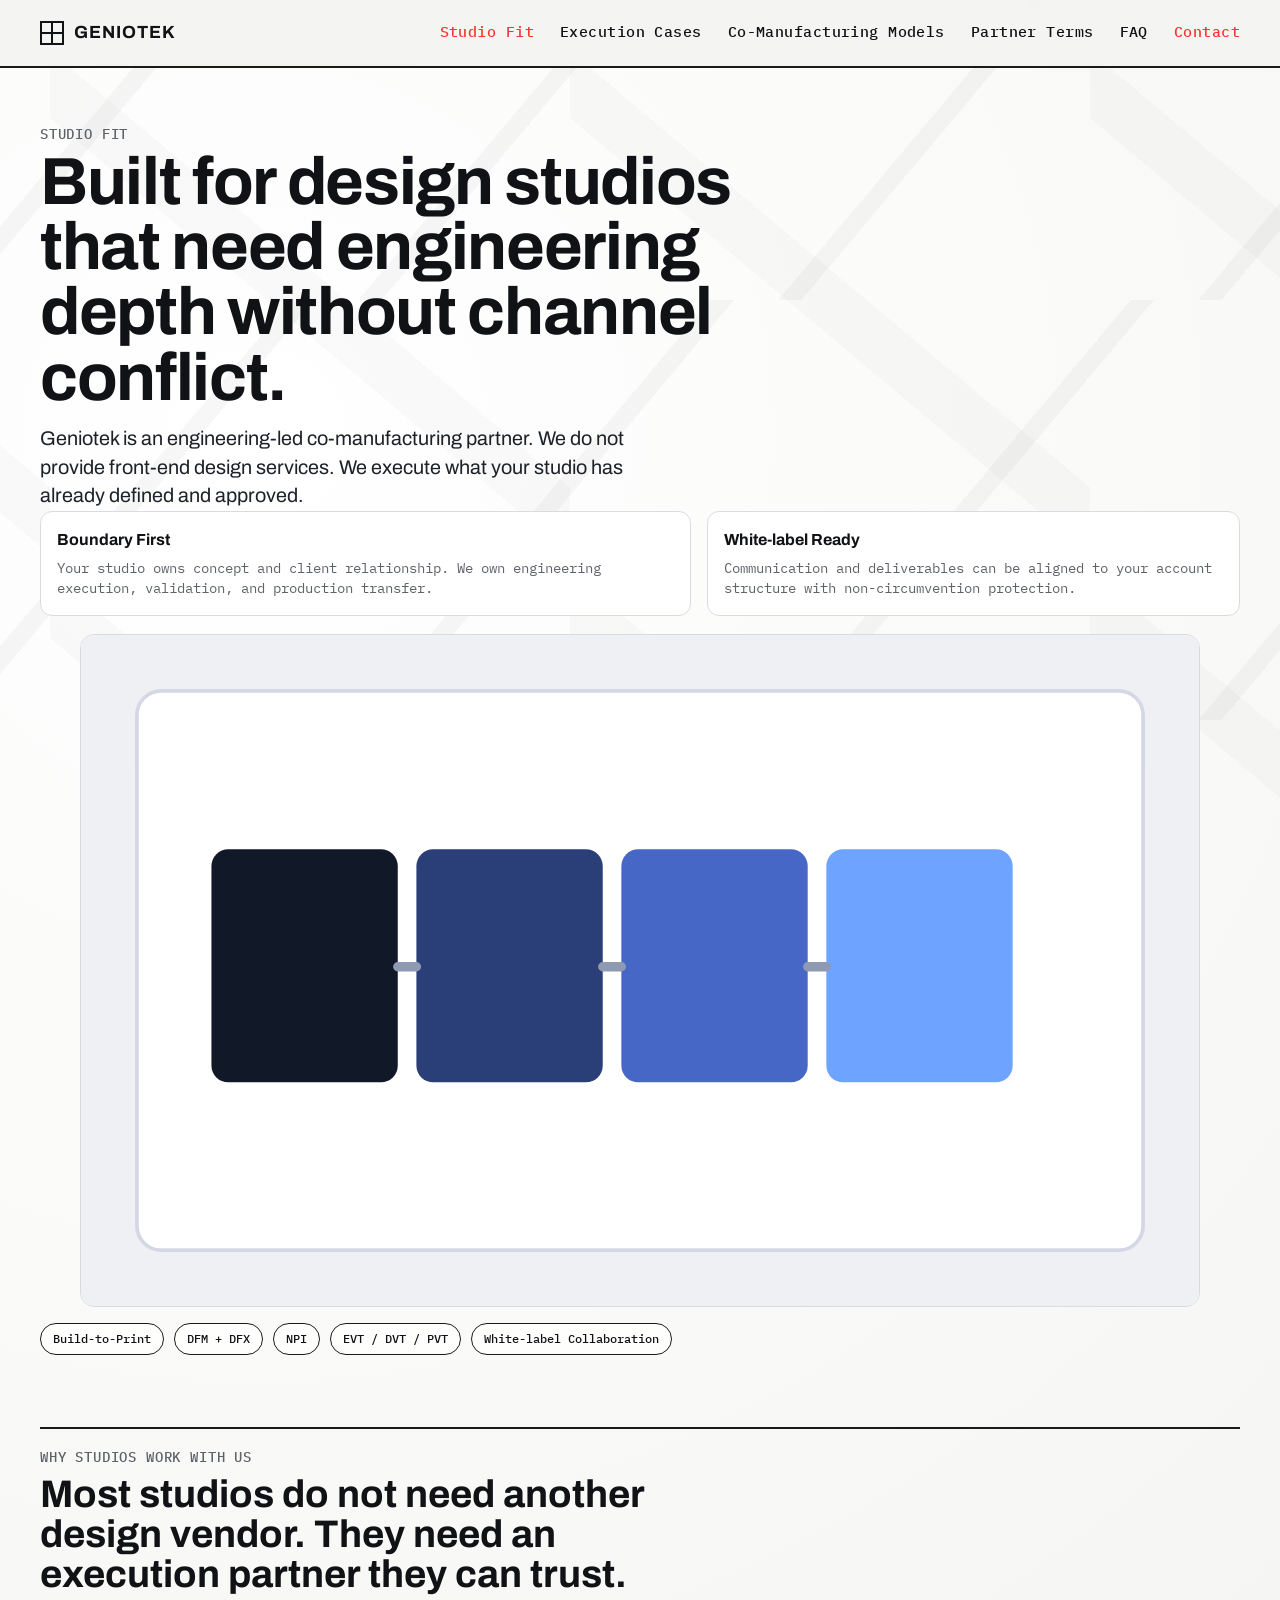
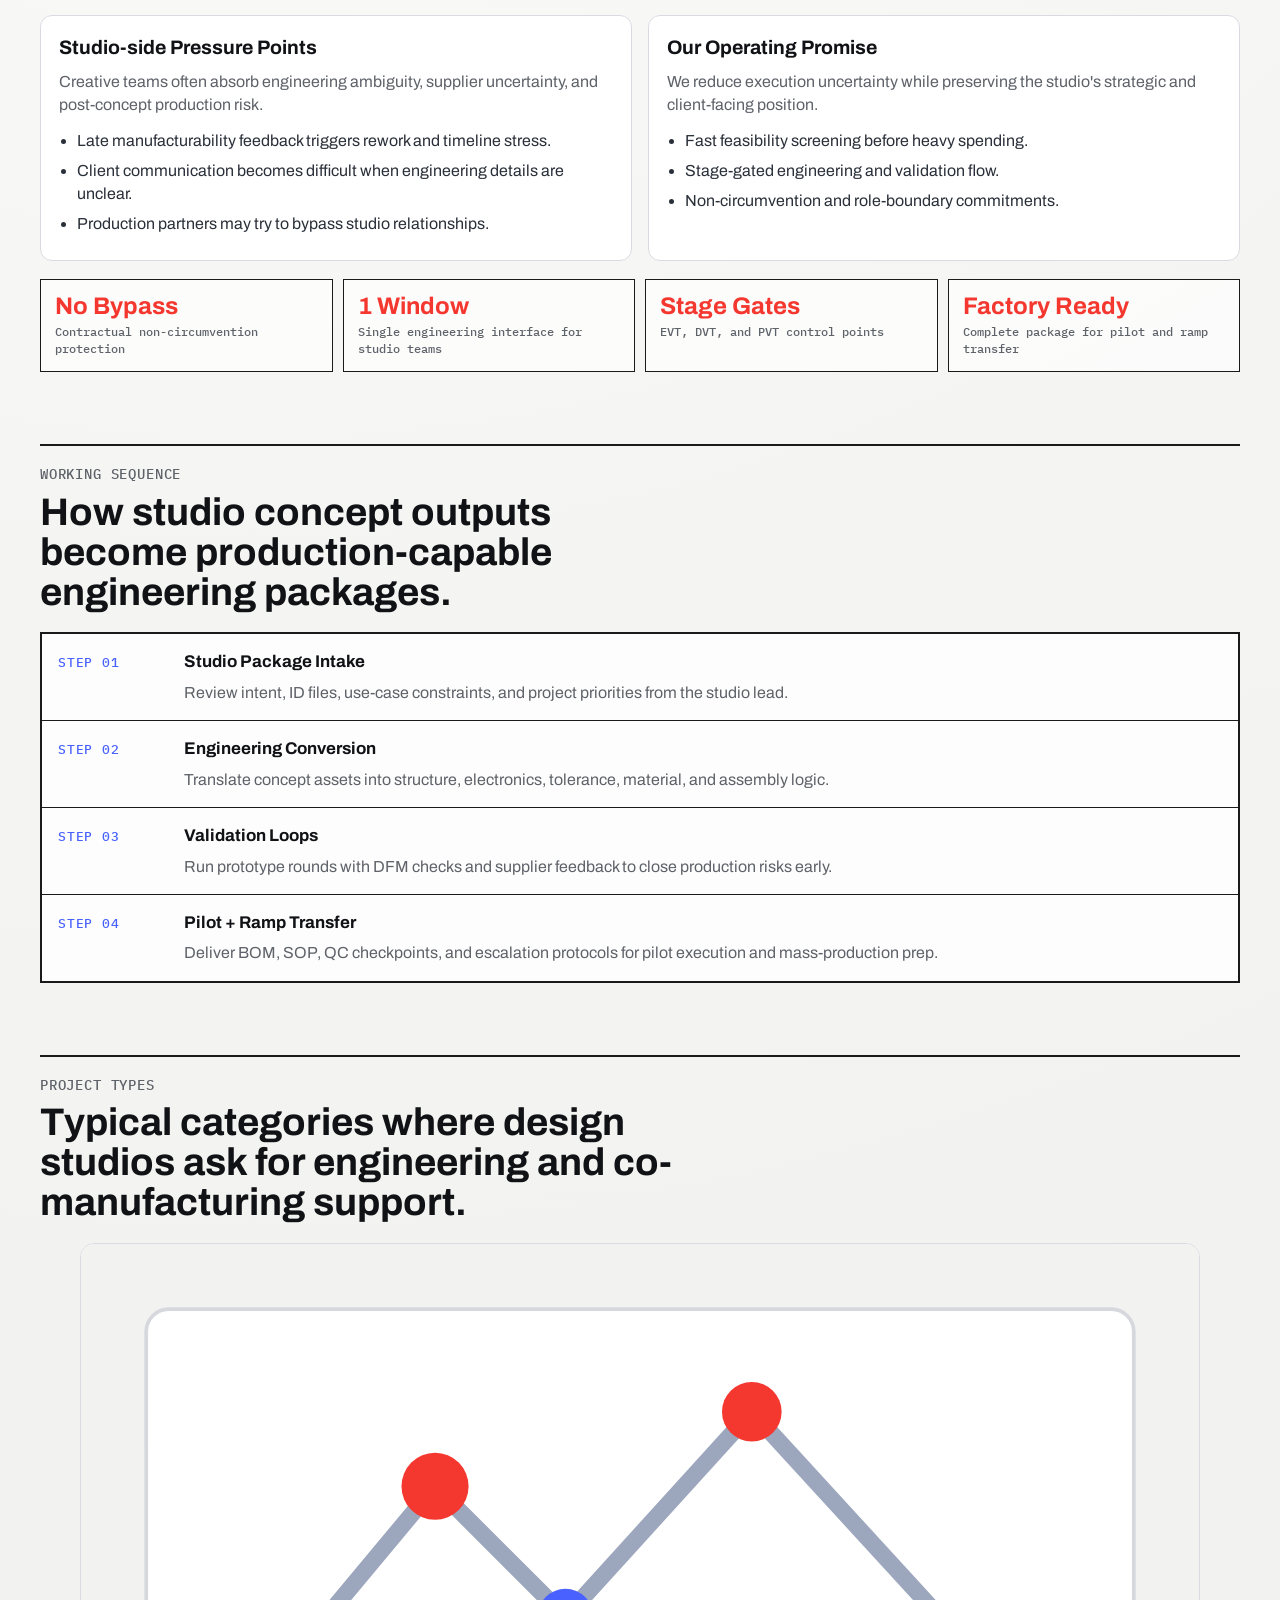
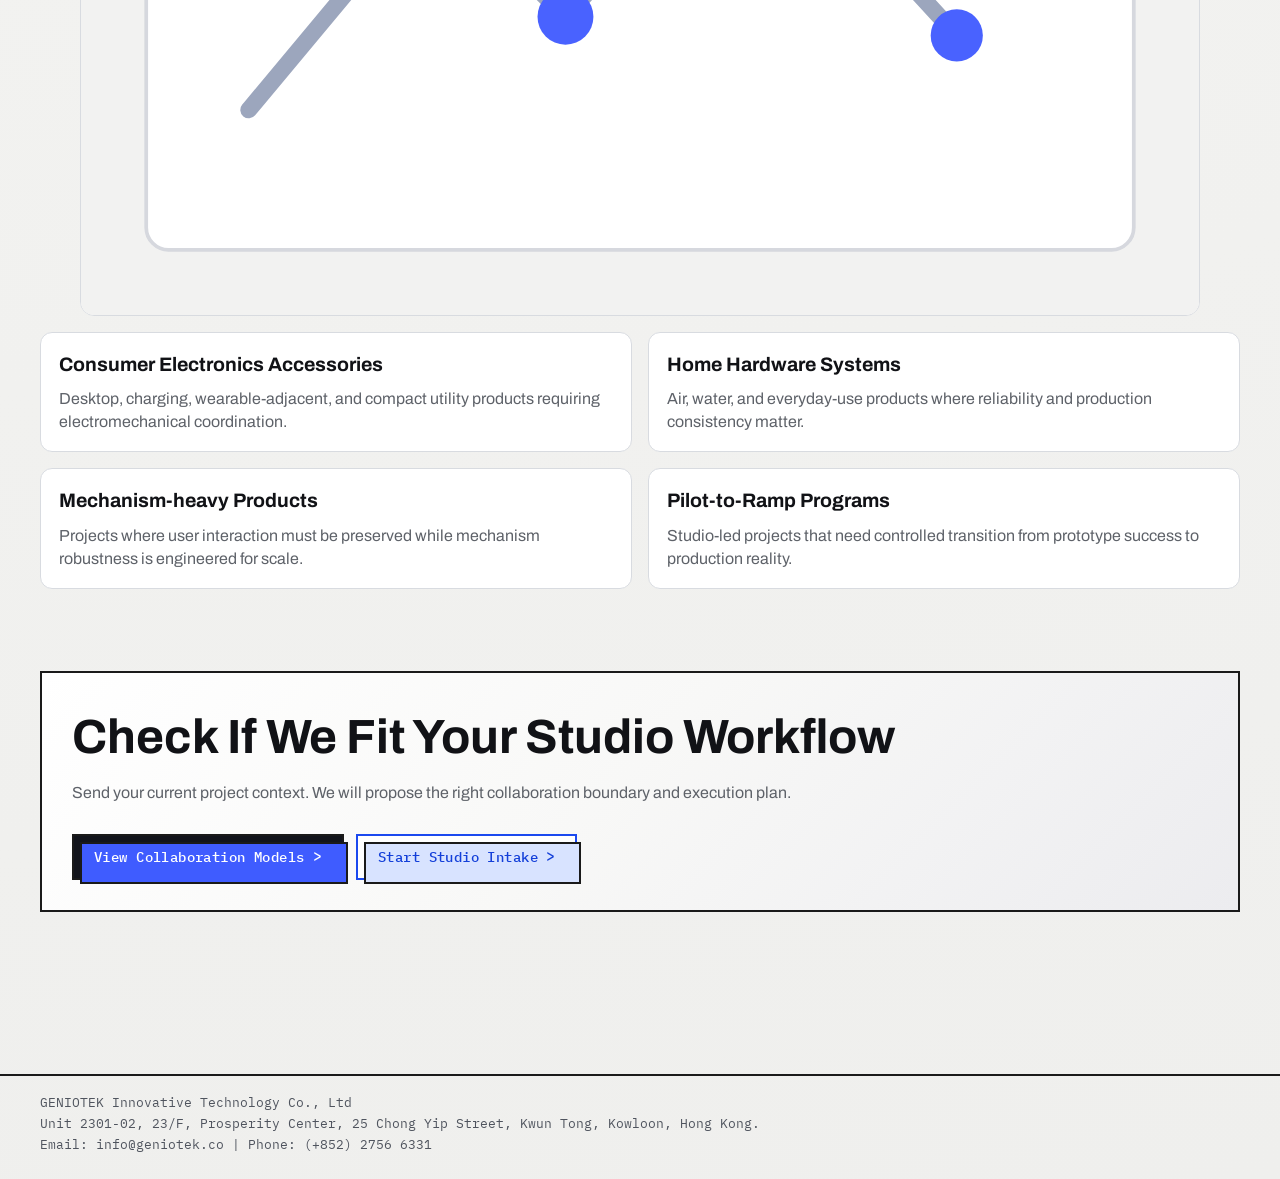
==== commit b2b33af4: "feat: reposition site for design studios with engineering-led co-manufacturing model" ====
--- a/about.html
+++ b/about.html
@@ -3,13 +3,13 @@
 <head>
   <meta charset="utf-8">
   <meta name="viewport" content="width=device-width, initial-scale=1">
-  <title>About | Geniotek</title>
-  <meta name="description" content="Learn how Geniotek's D2M system integrates design, engineering, prototyping, and manufacturing into one operational pipeline.">
+  <title>Studio Fit | Geniotek</title>
+  <meta name="description" content="How Geniotek works with design studios as a white-label engineering and co-manufacturing partner.">
   <link rel="icon" href="data:image/svg+xml,%3Csvg xmlns='http://www.w3.org/2000/svg' viewBox='0 0 32 32'%3E%3Crect width='32' height='32' fill='%23111216'/%3E%3Cpath d='M6 6h20v20H6z' fill='none' stroke='%23fff' stroke-width='2'/%3E%3Cpath d='M16 6v20M6 16h20' stroke='%23fff' stroke-width='2'/%3E%3C/svg%3E">
   <link rel="preconnect" href="https://fonts.googleapis.com">
   <link rel="preconnect" href="https://fonts.gstatic.com" crossorigin>
   <link href="https://fonts.googleapis.com/css2?family=Archivo:wght@400;500;600;700&family=IBM+Plex+Mono:wght@400;500&display=swap" rel="stylesheet">
-  <link rel="stylesheet" href="./styles.css?v=20260301b">
+  <link rel="stylesheet" href="./styles.css?v=20260301c">
 </head>
 <body>
   <div class="bg-ornament" aria-hidden="true"></div>
@@ -21,10 +21,10 @@
     </a>
     <button class="menu-toggle" type="button" aria-expanded="false" aria-controls="site-nav">Menu</button>
     <nav id="site-nav" class="nav">
-      <a href="./about.html">About</a>
-      <a href="./case-study.html">Case Study</a>
-      <a href="./services.html">Services</a>
-      <a href="./guarantees.html">Guarantees</a>
+      <a href="./about.html">Studio Fit</a>
+      <a href="./case-study.html">Execution Cases</a>
+      <a href="./services.html">Co-Manufacturing Models</a>
+      <a href="./guarantees.html">Partner Terms</a>
       <a href="./faq.html">FAQ</a>
       <a href="./contact.html" class="nav-accent">Contact</a>
     </nav>
@@ -32,96 +32,96 @@
 
   <main class="page-main">
     <section class="page-hero reveal">
-      <p class="eyebrow">About Geniotek</p>
-      <h1>The integrated D2M operating system for complex product launches.</h1>
-      <p class="lede">We are an engineering-led partner that aligns industrial design, hardware development, manufacturing readiness, and supplier execution from one control center.</p>
+      <p class="eyebrow">Studio Fit</p>
+      <h1>Built for design studios that need engineering depth without channel conflict.</h1>
+      <p class="lede">Geniotek is an engineering-led co-manufacturing partner. We do not provide front-end design services. We execute what your studio has already defined and approved.</p>
       <div class="page-hero-grid">
         <article class="hero-stat">
-          <h2>30 Years</h2>
-          <p>Accumulated manufacturing and supplier collaboration experience across electromechanical categories.</p>
+          <h2>Boundary First</h2>
+          <p>Your studio owns concept and client relationship. We own engineering execution, validation, and production transfer.</p>
         </article>
         <article class="hero-stat">
-          <h2>D2M Model</h2>
-          <p>Design-to-Manufacture workflows that prevent costly redesign loops caused by disconnected vendors.</p>
+          <h2>White-label Ready</h2>
+          <p>Communication and deliverables can be aligned to your account structure with non-circumvention protection.</p>
         </article>
       </div>
       <figure class="page-hero-media">
-        <img src="./assets/covers/cover-system.svg" alt="Design-to-manufacture operating system diagram">
+        <img src="./assets/covers/cover-system.svg" alt="Studio to manufacturing execution system diagram">
       </figure>
       <div class="tag-row">
-        <span class="tag">Industrial Design</span>
-        <span class="tag">Engineering Development</span>
-        <span class="tag">Prototyping</span>
-        <span class="tag">Manufacturing Integration</span>
-        <span class="tag">DFM + NPI</span>
+        <span class="tag">Build-to-Print</span>
+        <span class="tag">DFM + DFX</span>
+        <span class="tag">NPI</span>
+        <span class="tag">EVT / DVT / PVT</span>
+        <span class="tag">White-label Collaboration</span>
       </div>
     </section>
 
     <section class="content-section reveal">
       <div class="section-head">
-        <p class="eyebrow">Why We Exist</p>
-        <h2>Most product teams lose momentum at handoff points. We remove the handoff gap.</h2>
+        <p class="eyebrow">Why Studios Work With Us</p>
+        <h2>Most studios do not need another design vendor. They need an execution partner they can trust.</h2>
       </div>
       <div class="content-grid">
         <article class="panel">
-          <h3>Traditional Fragmentation Risk</h3>
-          <p>Separate design firms, independent engineering teams, and factory-only suppliers often optimize for local success, not system success.</p>
+          <h3>Studio-side Pressure Points</h3>
+          <p>Creative teams often absorb engineering ambiguity, supplier uncertainty, and post-concept production risk.</p>
           <ul>
-            <li>Late manufacturability feedback causes scope resets.</li>
-            <li>Component lead-time surprises collapse launch timelines.</li>
-            <li>Cost assumptions change once real tooling and yield data appears.</li>
+            <li>Late manufacturability feedback triggers rework and timeline stress.</li>
+            <li>Client communication becomes difficult when engineering details are unclear.</li>
+            <li>Production partners may try to bypass studio relationships.</li>
           </ul>
         </article>
         <article class="panel">
-          <h3>Integrated Control Philosophy</h3>
-          <p>We build one source of truth that couples user intent, engineering constraints, and production feasibility before expensive commitments.</p>
+          <h3>Our Operating Promise</h3>
+          <p>We reduce execution uncertainty while preserving the studio's strategic and client-facing position.</p>
           <ul>
-            <li>Cross-functional decisions are made with real supplier context.</li>
-            <li>Every key milestone includes manufacturability checkpoints.</li>
-            <li>Launch plans are built around risk visibility, not optimism.</li>
+            <li>Fast feasibility screening before heavy spending.</li>
+            <li>Stage-gated engineering and validation flow.</li>
+            <li>Non-circumvention and role-boundary commitments.</li>
           </ul>
         </article>
       </div>
       <div class="kpi-strip">
-        <div class="kpi"><strong>+60%</strong><span>Average development speed improvement</span></div>
-        <div class="kpi"><strong>-40%</strong><span>Average manufacturing cost optimization</span></div>
-        <div class="kpi"><strong>85%</strong><span>Concept success potential with early screening</span></div>
-        <div class="kpi"><strong>1 Team</strong><span>Unified design-engineering-production operation</span></div>
+        <div class="kpi"><strong>No Bypass</strong><span>Contractual non-circumvention protection</span></div>
+        <div class="kpi"><strong>1 Window</strong><span>Single engineering interface for studio teams</span></div>
+        <div class="kpi"><strong>Stage Gates</strong><span>EVT, DVT, and PVT control points</span></div>
+        <div class="kpi"><strong>Factory Ready</strong><span>Complete package for pilot and ramp transfer</span></div>
       </div>
     </section>
 
     <section class="content-section reveal">
       <div class="section-head">
-        <p class="eyebrow">Operating Sequence</p>
-        <h2>How we convert concept ambiguity into executable manufacturing intent.</h2>
+        <p class="eyebrow">Working Sequence</p>
+        <h2>How studio concept outputs become production-capable engineering packages.</h2>
       </div>
       <div class="timeline">
         <article class="timeline-item">
           <p class="step">Step 01</p>
           <div>
-            <h3>Strategic Intake + Feasibility Audit</h3>
-            <p>Define product ambition, target market constraints, certification scope, and economic boundaries.</p>
+            <h3>Studio Package Intake</h3>
+            <p>Review intent, ID files, use-case constraints, and project priorities from the studio lead.</p>
           </div>
         </article>
         <article class="timeline-item">
           <p class="step">Step 02</p>
           <div>
-            <h3>Architecture Framing</h3>
-            <p>Align industrial design language with core functional architecture and key engineering assumptions.</p>
+            <h3>Engineering Conversion</h3>
+            <p>Translate concept assets into structure, electronics, tolerance, material, and assembly logic.</p>
           </div>
         </article>
         <article class="timeline-item">
           <p class="step">Step 03</p>
           <div>
-            <h3>Prototype Loop</h3>
-            <p>Run rapid build-validate-refine cycles using DFM checks and supplier feedback as design inputs.</p>
+            <h3>Validation Loops</h3>
+            <p>Run prototype rounds with DFM checks and supplier feedback to close production risks early.</p>
           </div>
         </article>
         <article class="timeline-item">
           <p class="step">Step 04</p>
           <div>
-            <h3>NPI Readiness + Pilot Execution</h3>
-            <p>Lock BOM, tolerance strategy, QC gates, and pilot SOP to remove uncertainty before ramp.</p>
+            <h3>Pilot + Ramp Transfer</h3>
+            <p>Deliver BOM, SOP, QC checkpoints, and escalation protocols for pilot execution and mass-production prep.</p>
           </div>
         </article>
       </div>
@@ -129,38 +129,38 @@
 
     <section class="content-section reveal">
       <div class="section-head">
-        <p class="eyebrow">Category Breadth</p>
-        <h2>Programs across consumer electronics, home systems, and integration-heavy products.</h2>
+        <p class="eyebrow">Project Types</p>
+        <h2>Typical categories where design studios ask for engineering and co-manufacturing support.</h2>
       </div>
       <figure class="page-hero-media">
-        <img src="./assets/covers/cover-process.svg" alt="Multi-stage product category and execution visual">
+        <img src="./assets/covers/cover-process.svg" alt="Engineering stage and category visual for design studio collaboration">
       </figure>
       <div class="content-grid">
         <article class="panel">
-          <h3>Home + Living</h3>
-          <p>Smart objects, air and water-related systems, and connected home accessories with real manufacturability constraints.</p>
+          <h3>Consumer Electronics Accessories</h3>
+          <p>Desktop, charging, wearable-adjacent, and compact utility products requiring electromechanical coordination.</p>
         </article>
         <article class="panel">
-          <h3>Electronic Accessories</h3>
-          <p>Chargers, desktop devices, wearable-adjacent hardware, and compact electromechanical products.</p>
+          <h3>Home Hardware Systems</h3>
+          <p>Air, water, and everyday-use products where reliability and production consistency matter.</p>
         </article>
         <article class="panel">
-          <h3>Kitchen + Utility</h3>
-          <p>Functional daily-use products requiring high reliability and quality consistency at scale.</p>
+          <h3>Mechanism-heavy Products</h3>
+          <p>Projects where user interaction must be preserved while mechanism robustness is engineered for scale.</p>
         </article>
         <article class="panel">
-          <h3>New Category Creation</h3>
-          <p>For first-of-kind ideas, we shape the category definition and manufacturable MVP path in parallel.</p>
+          <h3>Pilot-to-Ramp Programs</h3>
+          <p>Studio-led projects that need controlled transition from prototype success to production reality.</p>
         </article>
       </div>
     </section>
 
     <section class="contact reveal">
-      <h2>See The Work In Detail</h2>
-      <p>Explore project breakdowns and service models to evaluate collaboration fit.</p>
+      <h2>Check If We Fit Your Studio Workflow</h2>
+      <p>Send your current project context. We will propose the right collaboration boundary and execution plan.</p>
       <div class="cta-row">
-        <a class="btn btn-solid" href="./case-study.html">View Case Library</a>
-        <a class="btn btn-outline" href="./services.html">Review Service Tracks</a>
+        <a class="btn btn-solid" href="./services.html">View Collaboration Models</a>
+        <a class="btn btn-outline" href="./contact.html">Start Studio Intake</a>
       </div>
     </section>
   </main>
@@ -171,7 +171,6 @@
     <p>Email: info@geniotek.co | Phone: (+852) 2756 6331</p>
   </footer>
 
-  <script src="./script.js?v=20260301b"></script>
+  <script src="./script.js?v=20260301c"></script>
 </body>
 </html>
-
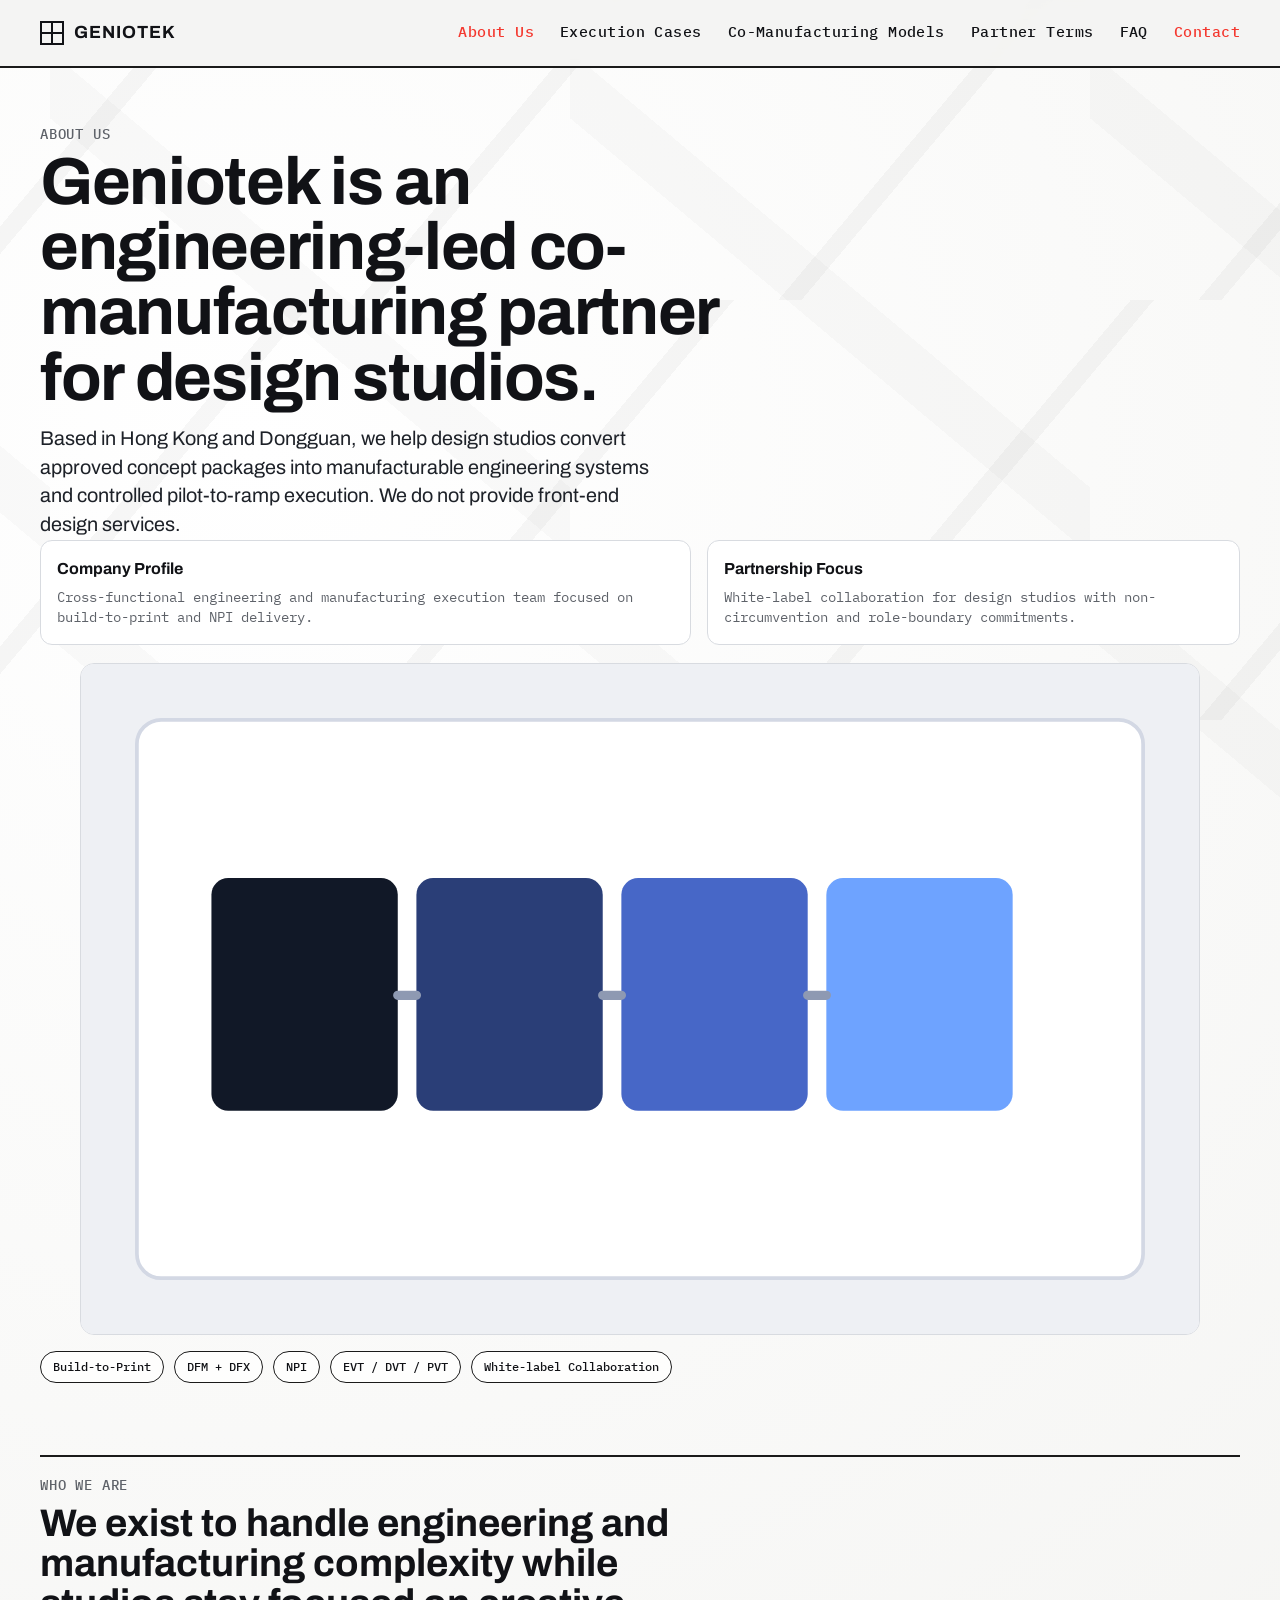
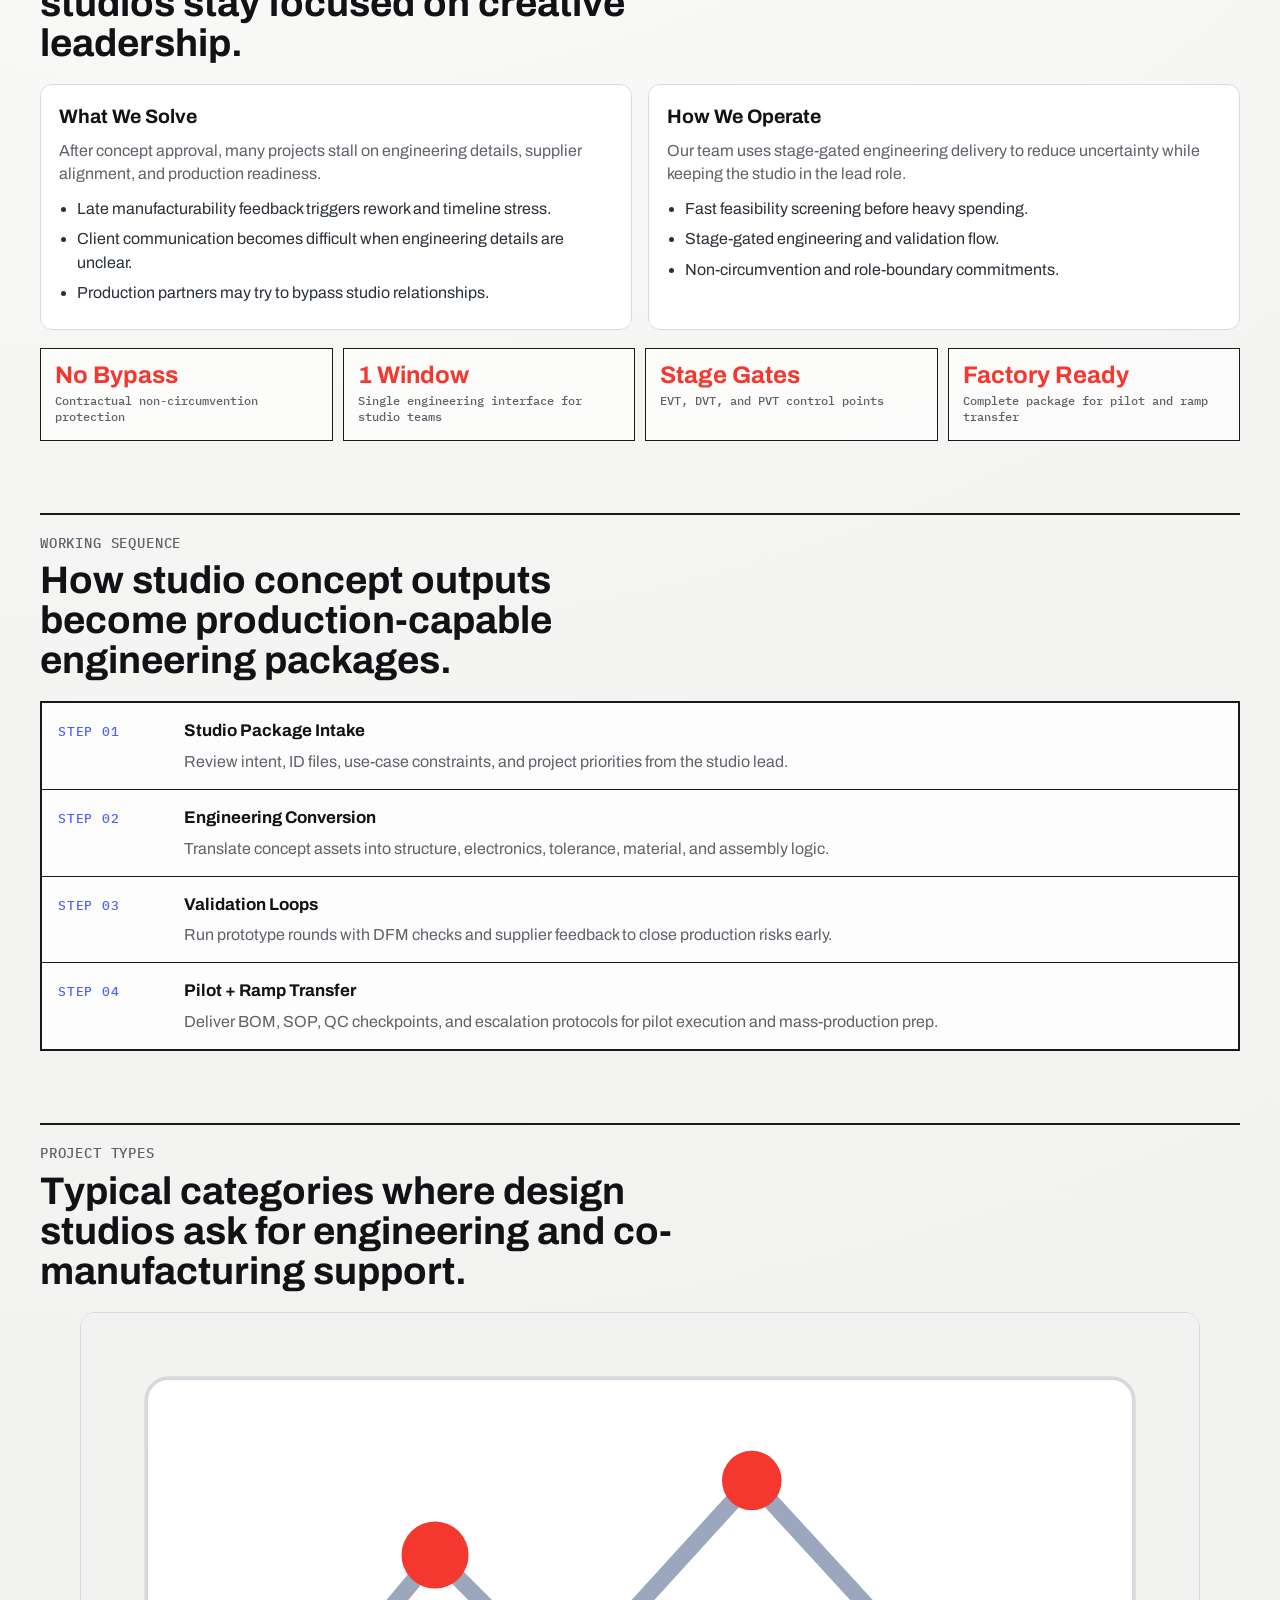
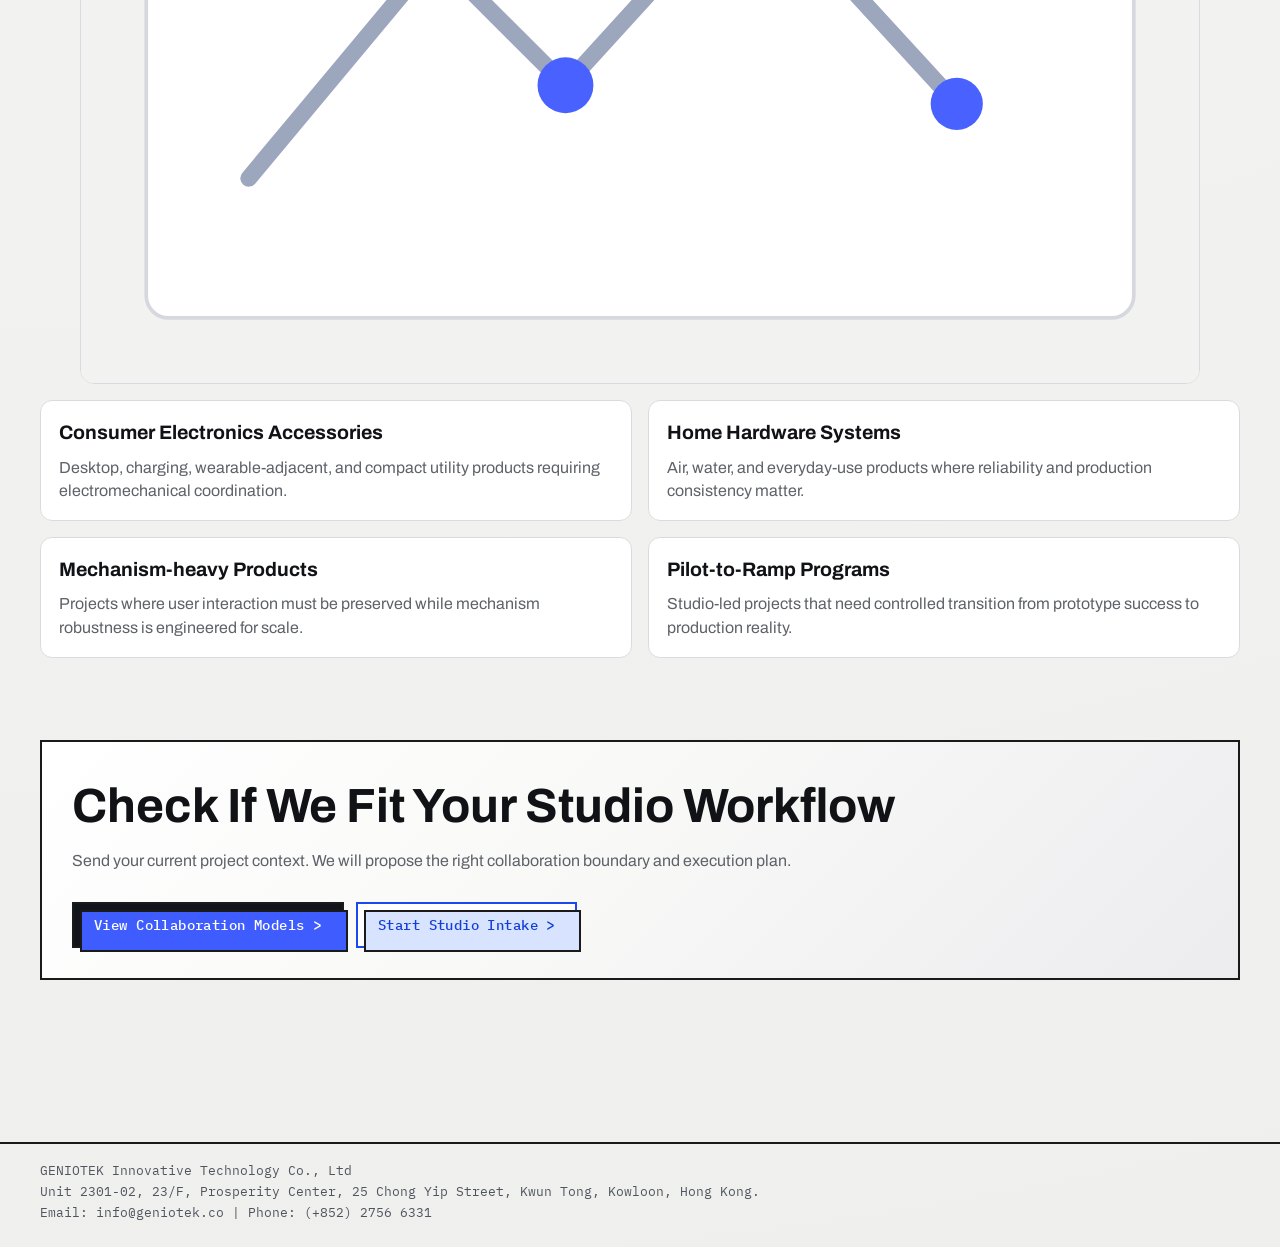
==== commit 1f5946f4: "feat: rename studio fit to about us and strengthen company intro page" ====
--- a/about.html
+++ b/about.html
@@ -3,8 +3,8 @@
 <head>
   <meta charset="utf-8">
   <meta name="viewport" content="width=device-width, initial-scale=1">
-  <title>Studio Fit | Geniotek</title>
-  <meta name="description" content="How Geniotek works with design studios as a white-label engineering and co-manufacturing partner.">
+  <title>About Us | Geniotek</title>
+  <meta name="description" content="About Geniotek: an engineering-led co-manufacturing partner built for design studios.">
   <link rel="icon" href="data:image/svg+xml,%3Csvg xmlns='http://www.w3.org/2000/svg' viewBox='0 0 32 32'%3E%3Crect width='32' height='32' fill='%23111216'/%3E%3Cpath d='M6 6h20v20H6z' fill='none' stroke='%23fff' stroke-width='2'/%3E%3Cpath d='M16 6v20M6 16h20' stroke='%23fff' stroke-width='2'/%3E%3C/svg%3E">
   <link rel="preconnect" href="https://fonts.googleapis.com">
   <link rel="preconnect" href="https://fonts.gstatic.com" crossorigin>
@@ -21,7 +21,7 @@
     </a>
     <button class="menu-toggle" type="button" aria-expanded="false" aria-controls="site-nav">Menu</button>
     <nav id="site-nav" class="nav">
-      <a href="./about.html">Studio Fit</a>
+      <a href="./about.html">About Us</a>
       <a href="./case-study.html">Execution Cases</a>
       <a href="./services.html">Co-Manufacturing Models</a>
       <a href="./guarantees.html">Partner Terms</a>
@@ -32,17 +32,17 @@
 
   <main class="page-main">
     <section class="page-hero reveal">
-      <p class="eyebrow">Studio Fit</p>
-      <h1>Built for design studios that need engineering depth without channel conflict.</h1>
-      <p class="lede">Geniotek is an engineering-led co-manufacturing partner. We do not provide front-end design services. We execute what your studio has already defined and approved.</p>
+      <p class="eyebrow">About Us</p>
+      <h1>Geniotek is an engineering-led co-manufacturing partner for design studios.</h1>
+      <p class="lede">Based in Hong Kong and Dongguan, we help design studios convert approved concept packages into manufacturable engineering systems and controlled pilot-to-ramp execution. We do not provide front-end design services.</p>
       <div class="page-hero-grid">
         <article class="hero-stat">
-          <h2>Boundary First</h2>
-          <p>Your studio owns concept and client relationship. We own engineering execution, validation, and production transfer.</p>
+          <h2>Company Profile</h2>
+          <p>Cross-functional engineering and manufacturing execution team focused on build-to-print and NPI delivery.</p>
         </article>
         <article class="hero-stat">
-          <h2>White-label Ready</h2>
-          <p>Communication and deliverables can be aligned to your account structure with non-circumvention protection.</p>
+          <h2>Partnership Focus</h2>
+          <p>White-label collaboration for design studios with non-circumvention and role-boundary commitments.</p>
         </article>
       </div>
       <figure class="page-hero-media">
@@ -59,13 +59,13 @@
 
     <section class="content-section reveal">
       <div class="section-head">
-        <p class="eyebrow">Why Studios Work With Us</p>
-        <h2>Most studios do not need another design vendor. They need an execution partner they can trust.</h2>
+        <p class="eyebrow">Who We Are</p>
+        <h2>We exist to handle engineering and manufacturing complexity while studios stay focused on creative leadership.</h2>
       </div>
       <div class="content-grid">
         <article class="panel">
-          <h3>Studio-side Pressure Points</h3>
-          <p>Creative teams often absorb engineering ambiguity, supplier uncertainty, and post-concept production risk.</p>
+          <h3>What We Solve</h3>
+          <p>After concept approval, many projects stall on engineering details, supplier alignment, and production readiness.</p>
           <ul>
             <li>Late manufacturability feedback triggers rework and timeline stress.</li>
             <li>Client communication becomes difficult when engineering details are unclear.</li>
@@ -73,8 +73,8 @@
           </ul>
         </article>
         <article class="panel">
-          <h3>Our Operating Promise</h3>
-          <p>We reduce execution uncertainty while preserving the studio's strategic and client-facing position.</p>
+          <h3>How We Operate</h3>
+          <p>Our team uses stage-gated engineering delivery to reduce uncertainty while keeping the studio in the lead role.</p>
           <ul>
             <li>Fast feasibility screening before heavy spending.</li>
             <li>Stage-gated engineering and validation flow.</li>
@@ -174,3 +174,4 @@
   <script src="./script.js?v=20260301c"></script>
 </body>
 </html>
+
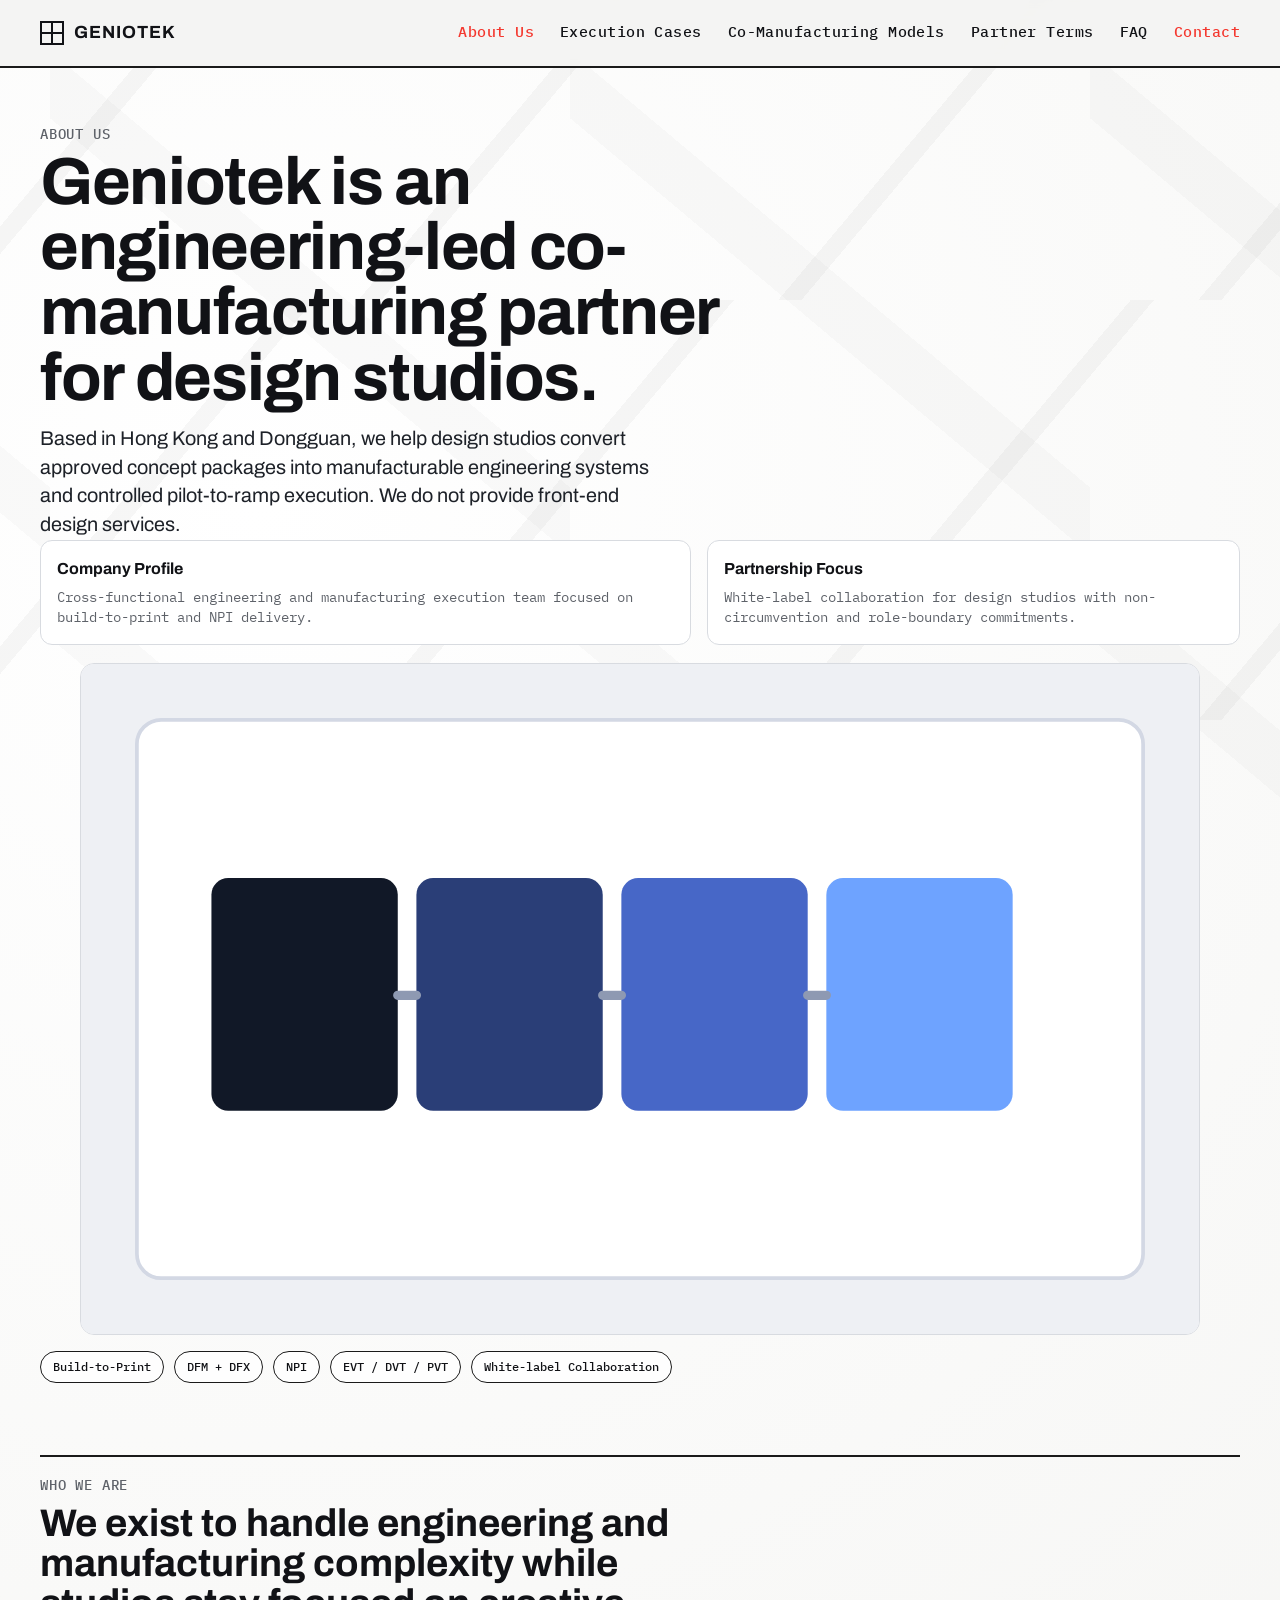
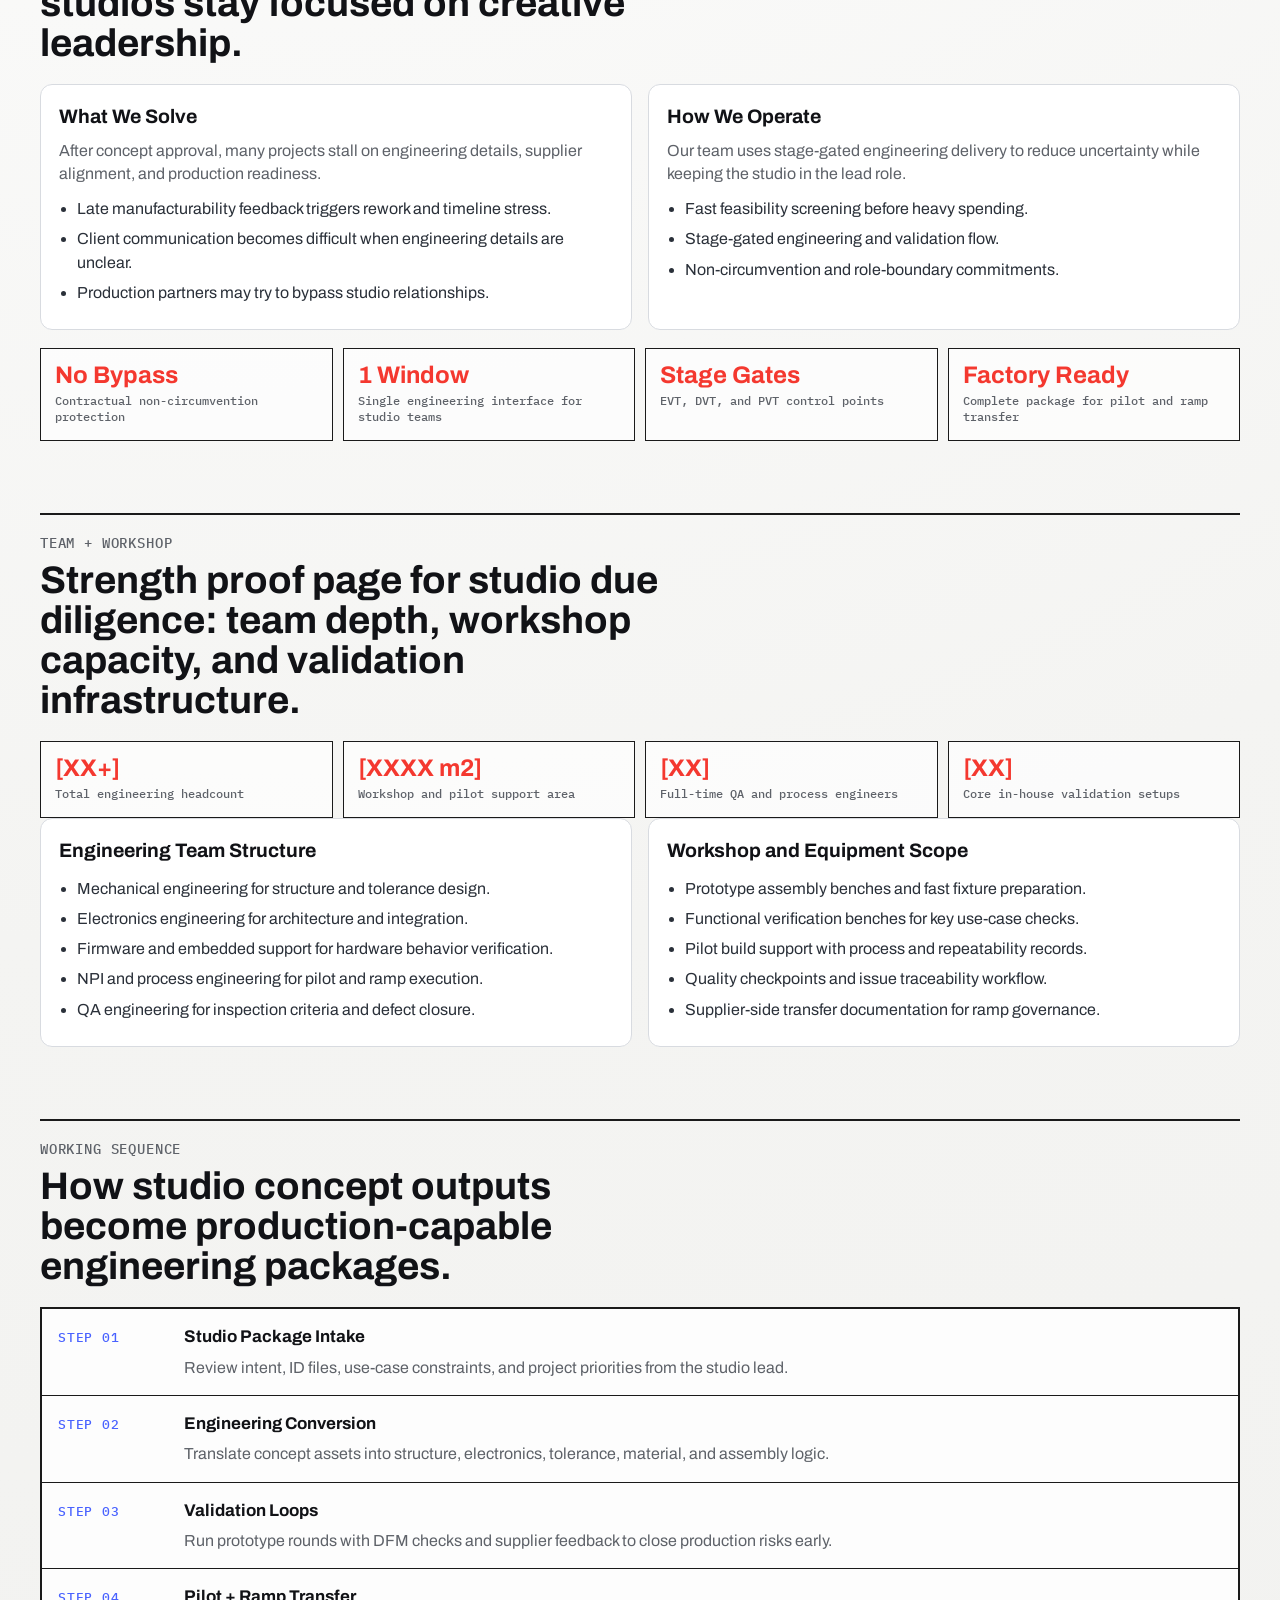
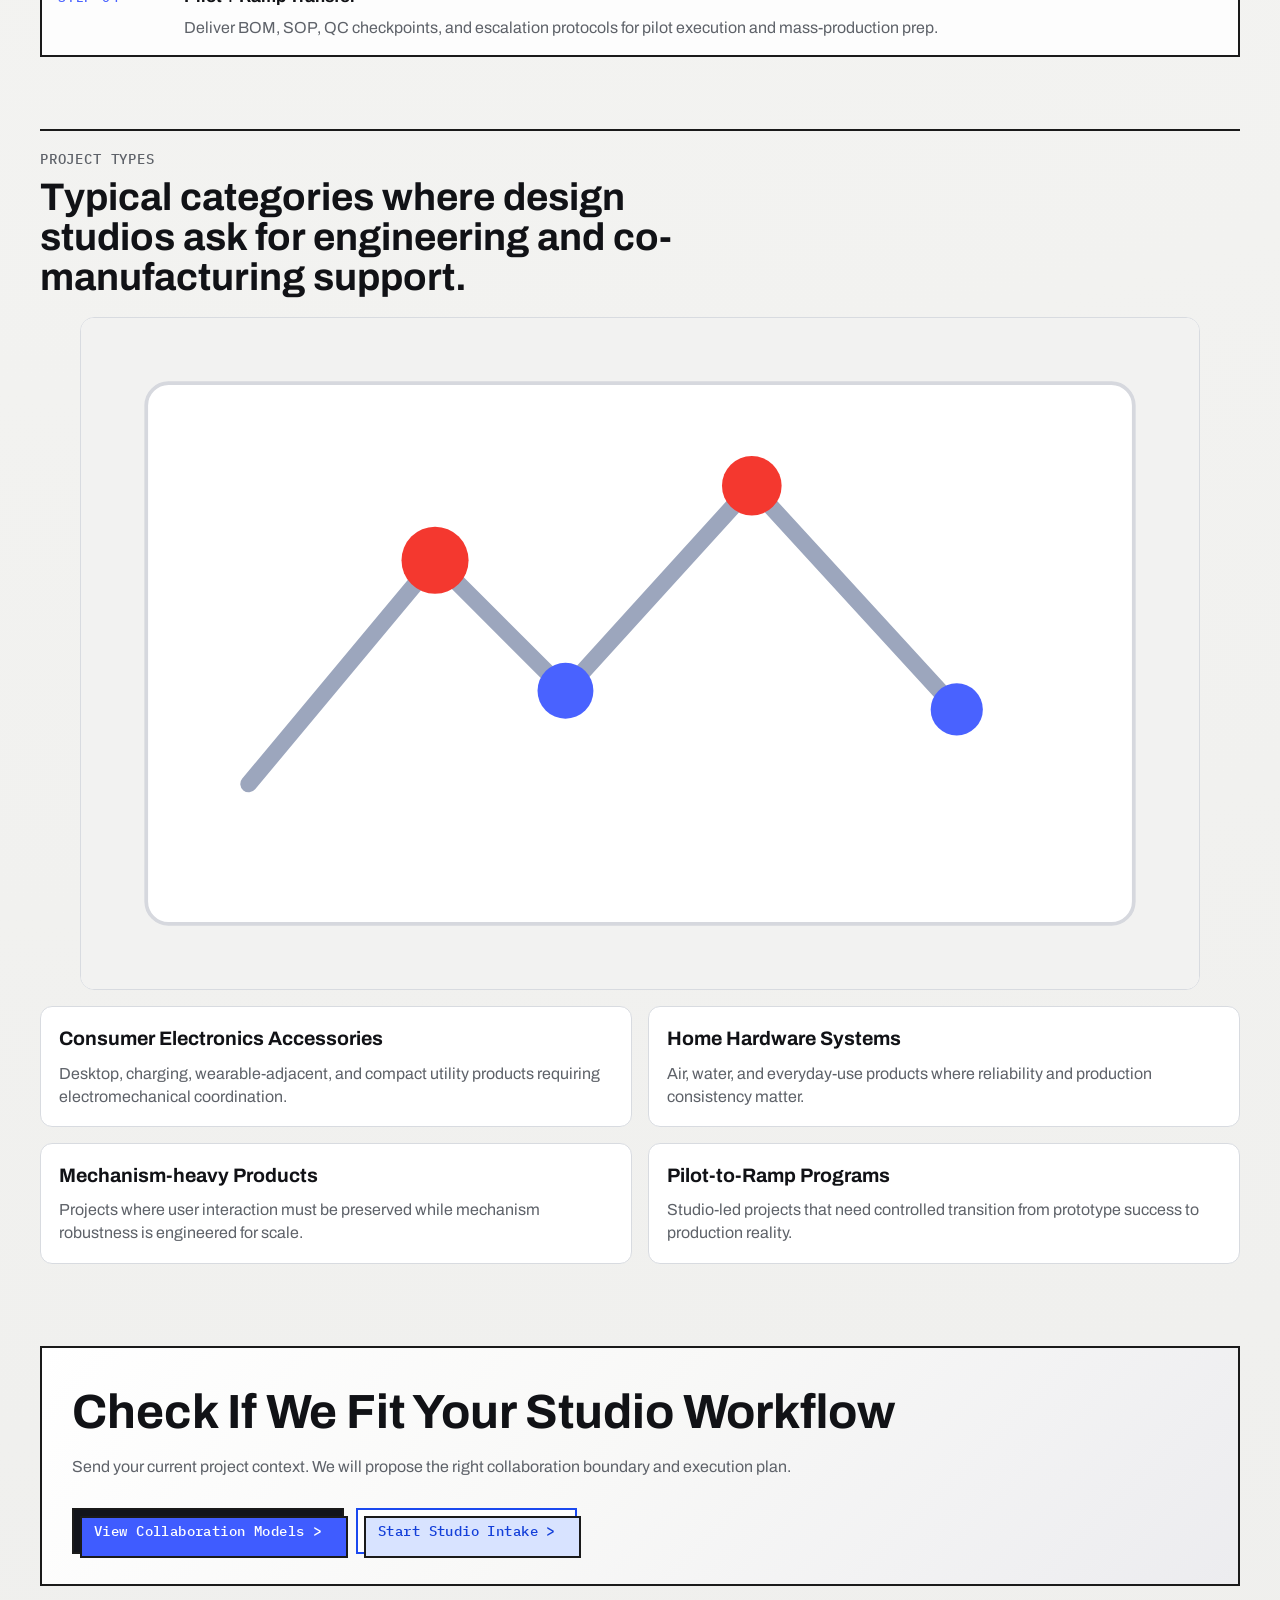
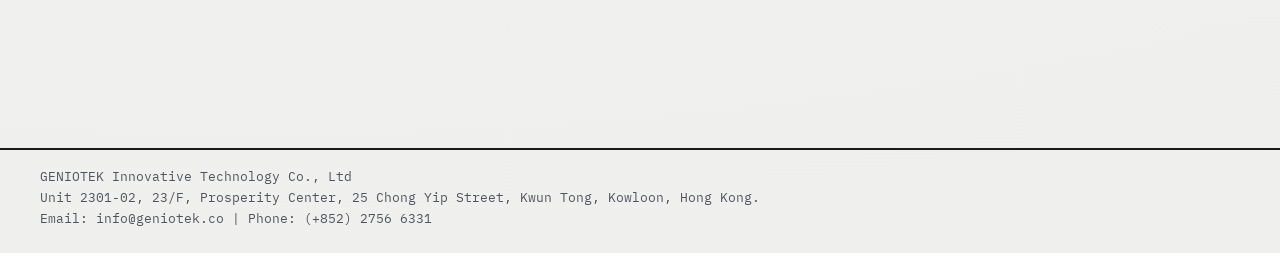
==== commit f0325b0d: "feat: add capability proof sections for team and workshop strength" ====
--- a/about.html
+++ b/about.html
@@ -92,6 +92,42 @@
 
     <section class="content-section reveal">
       <div class="section-head">
+        <p class="eyebrow">Team + Workshop</p>
+        <h2>Strength proof page for studio due diligence: team depth, workshop capacity, and validation infrastructure.</h2>
+      </div>
+      <!-- Replace bracketed metrics with verified publishable numbers -->
+      <div class="kpi-strip">
+        <div class="kpi"><strong>[XX+]</strong><span>Total engineering headcount</span></div>
+        <div class="kpi"><strong>[XXXX m2]</strong><span>Workshop and pilot support area</span></div>
+        <div class="kpi"><strong>[XX]</strong><span>Full-time QA and process engineers</span></div>
+        <div class="kpi"><strong>[XX]</strong><span>Core in-house validation setups</span></div>
+      </div>
+      <div class="content-grid">
+        <article class="panel">
+          <h3>Engineering Team Structure</h3>
+          <ul>
+            <li>Mechanical engineering for structure and tolerance design.</li>
+            <li>Electronics engineering for architecture and integration.</li>
+            <li>Firmware and embedded support for hardware behavior verification.</li>
+            <li>NPI and process engineering for pilot and ramp execution.</li>
+            <li>QA engineering for inspection criteria and defect closure.</li>
+          </ul>
+        </article>
+        <article class="panel">
+          <h3>Workshop and Equipment Scope</h3>
+          <ul>
+            <li>Prototype assembly benches and fast fixture preparation.</li>
+            <li>Functional verification benches for key use-case checks.</li>
+            <li>Pilot build support with process and repeatability records.</li>
+            <li>Quality checkpoints and issue traceability workflow.</li>
+            <li>Supplier-side transfer documentation for ramp governance.</li>
+          </ul>
+        </article>
+      </div>
+    </section>
+
+    <section class="content-section reveal">
+      <div class="section-head">
         <p class="eyebrow">Working Sequence</p>
         <h2>How studio concept outputs become production-capable engineering packages.</h2>
       </div>
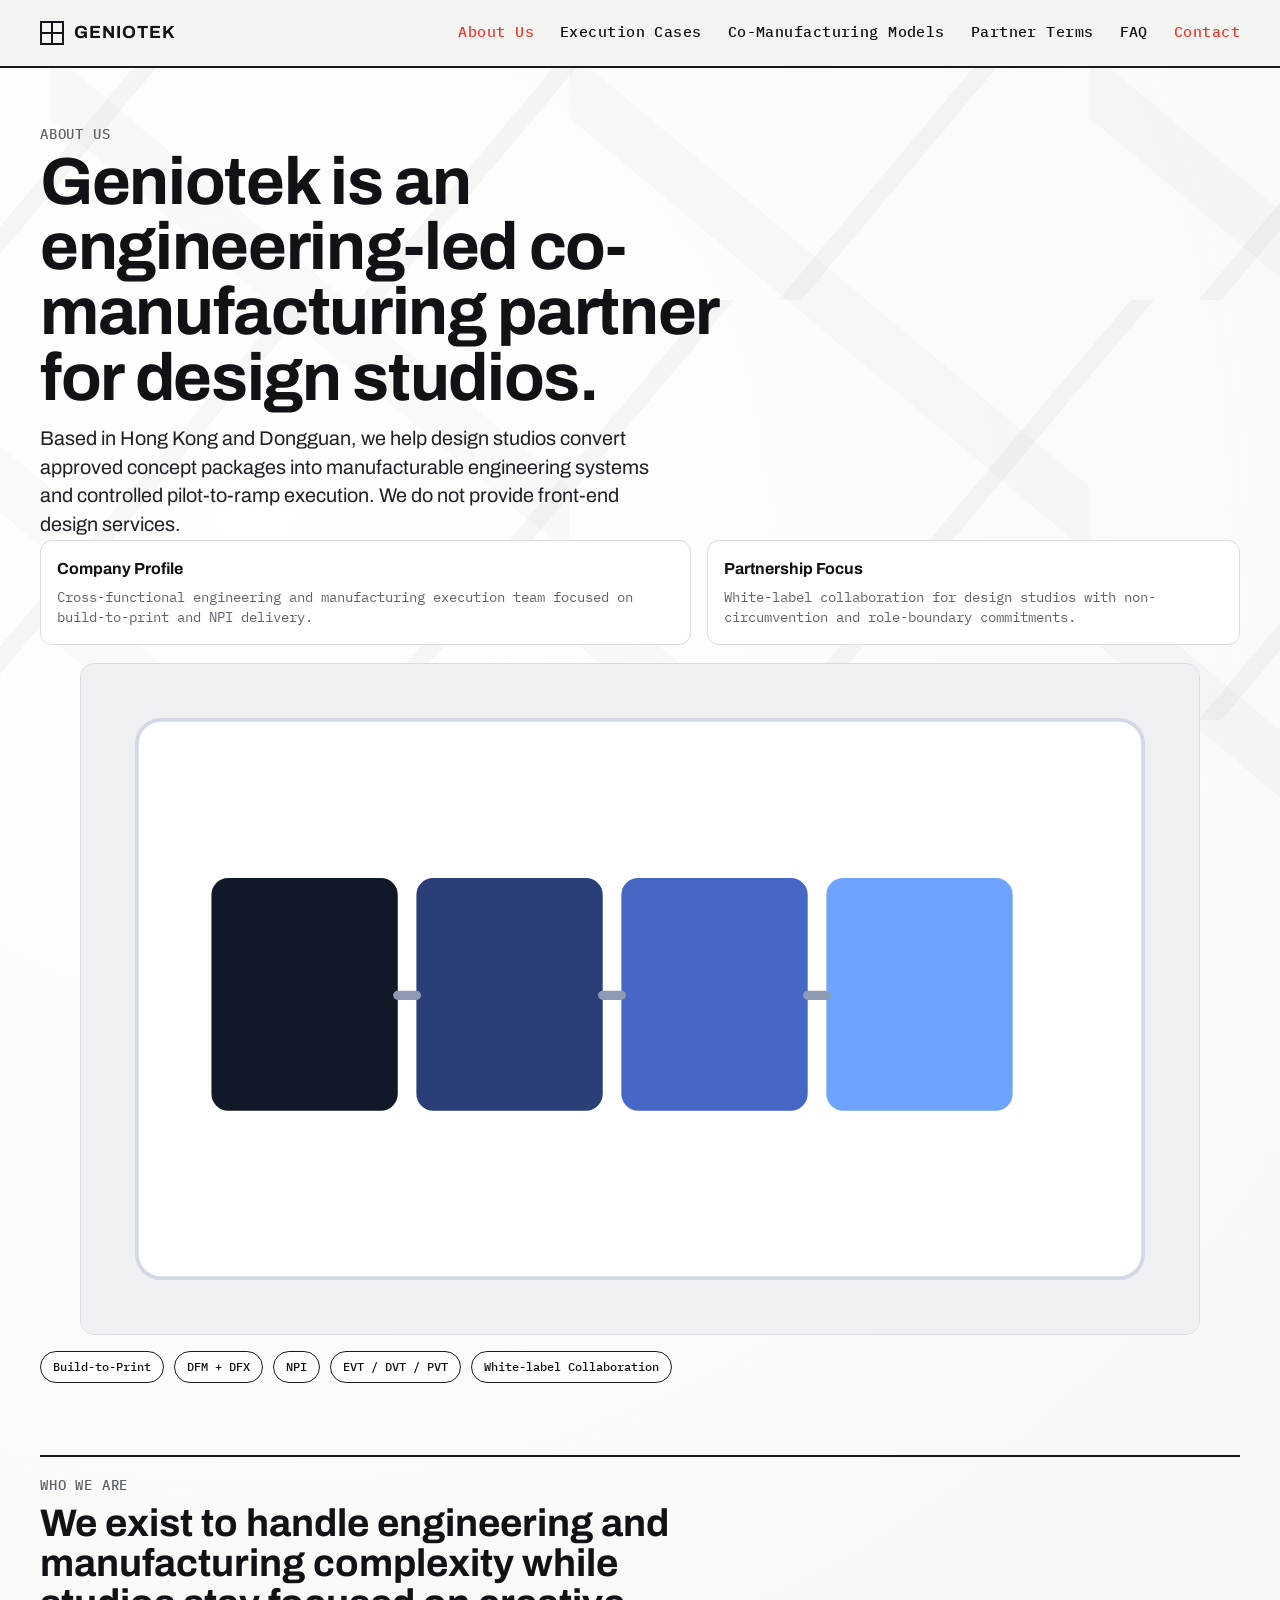
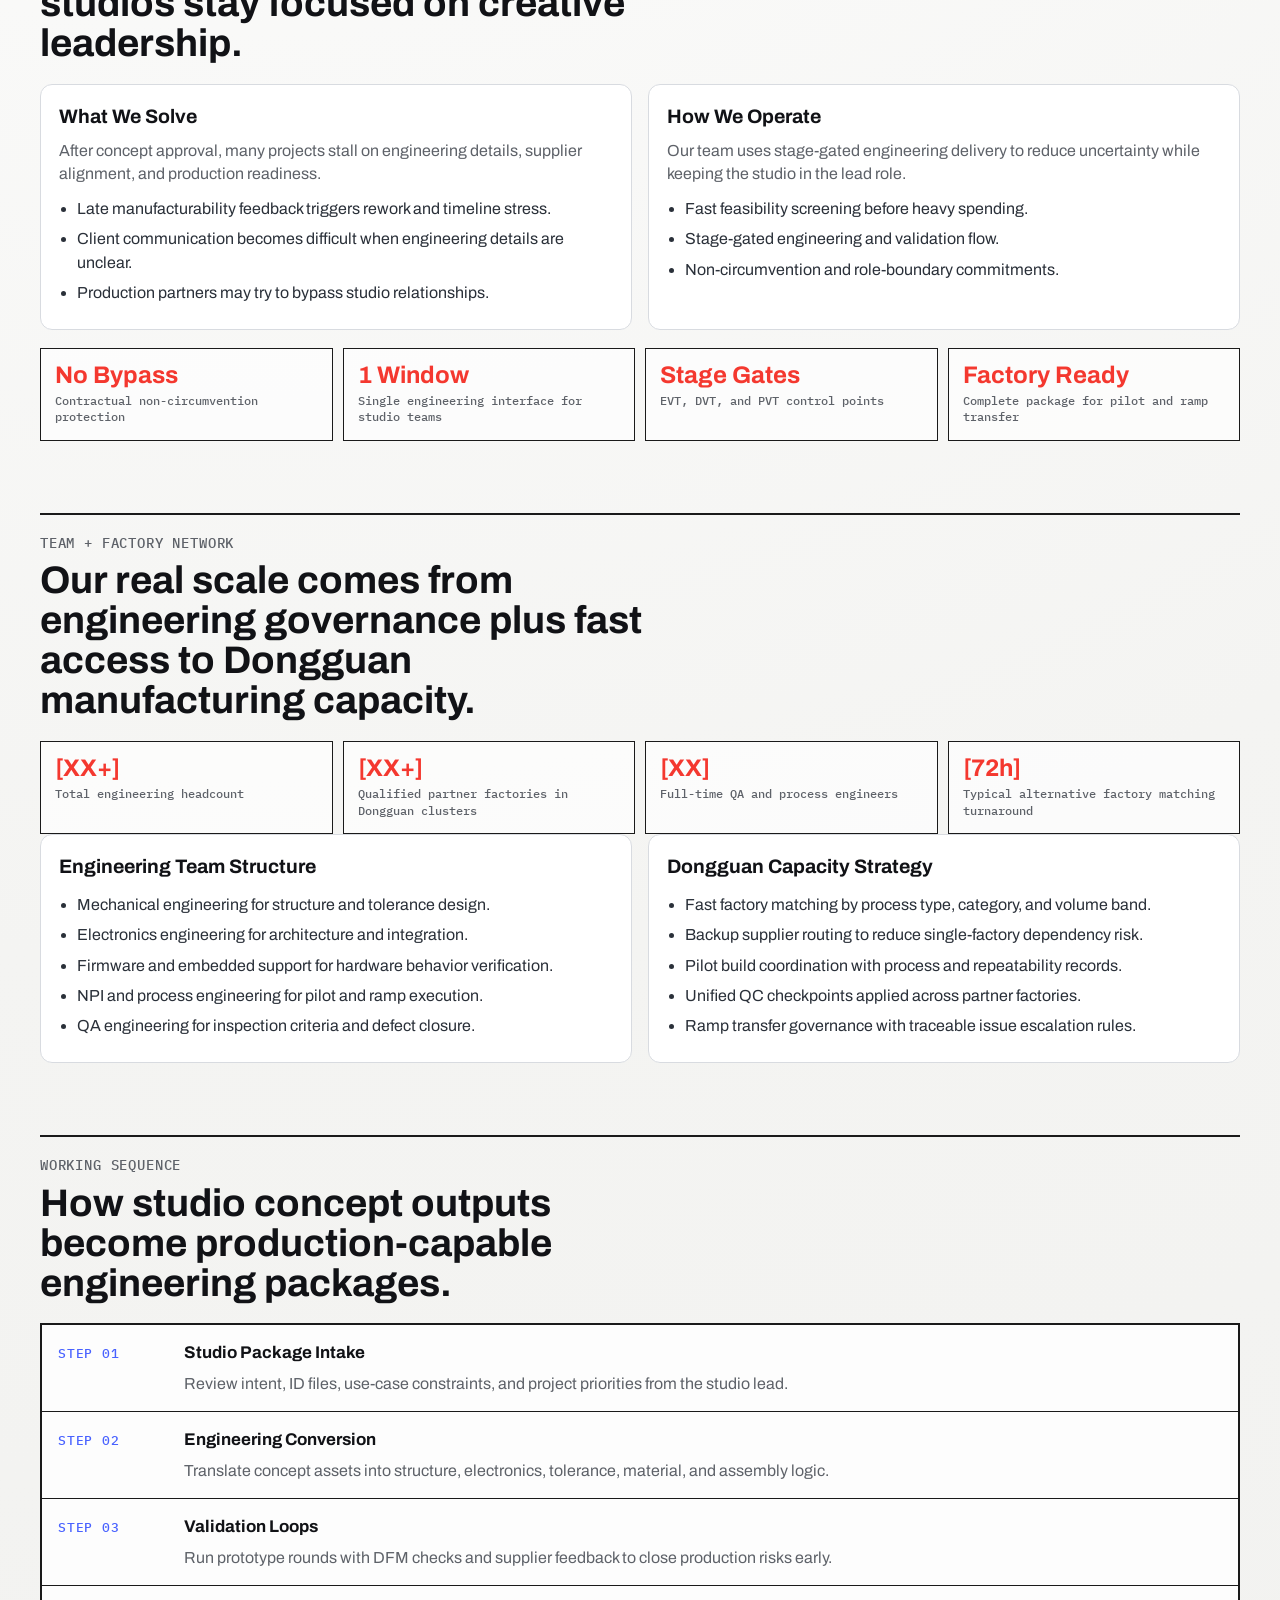
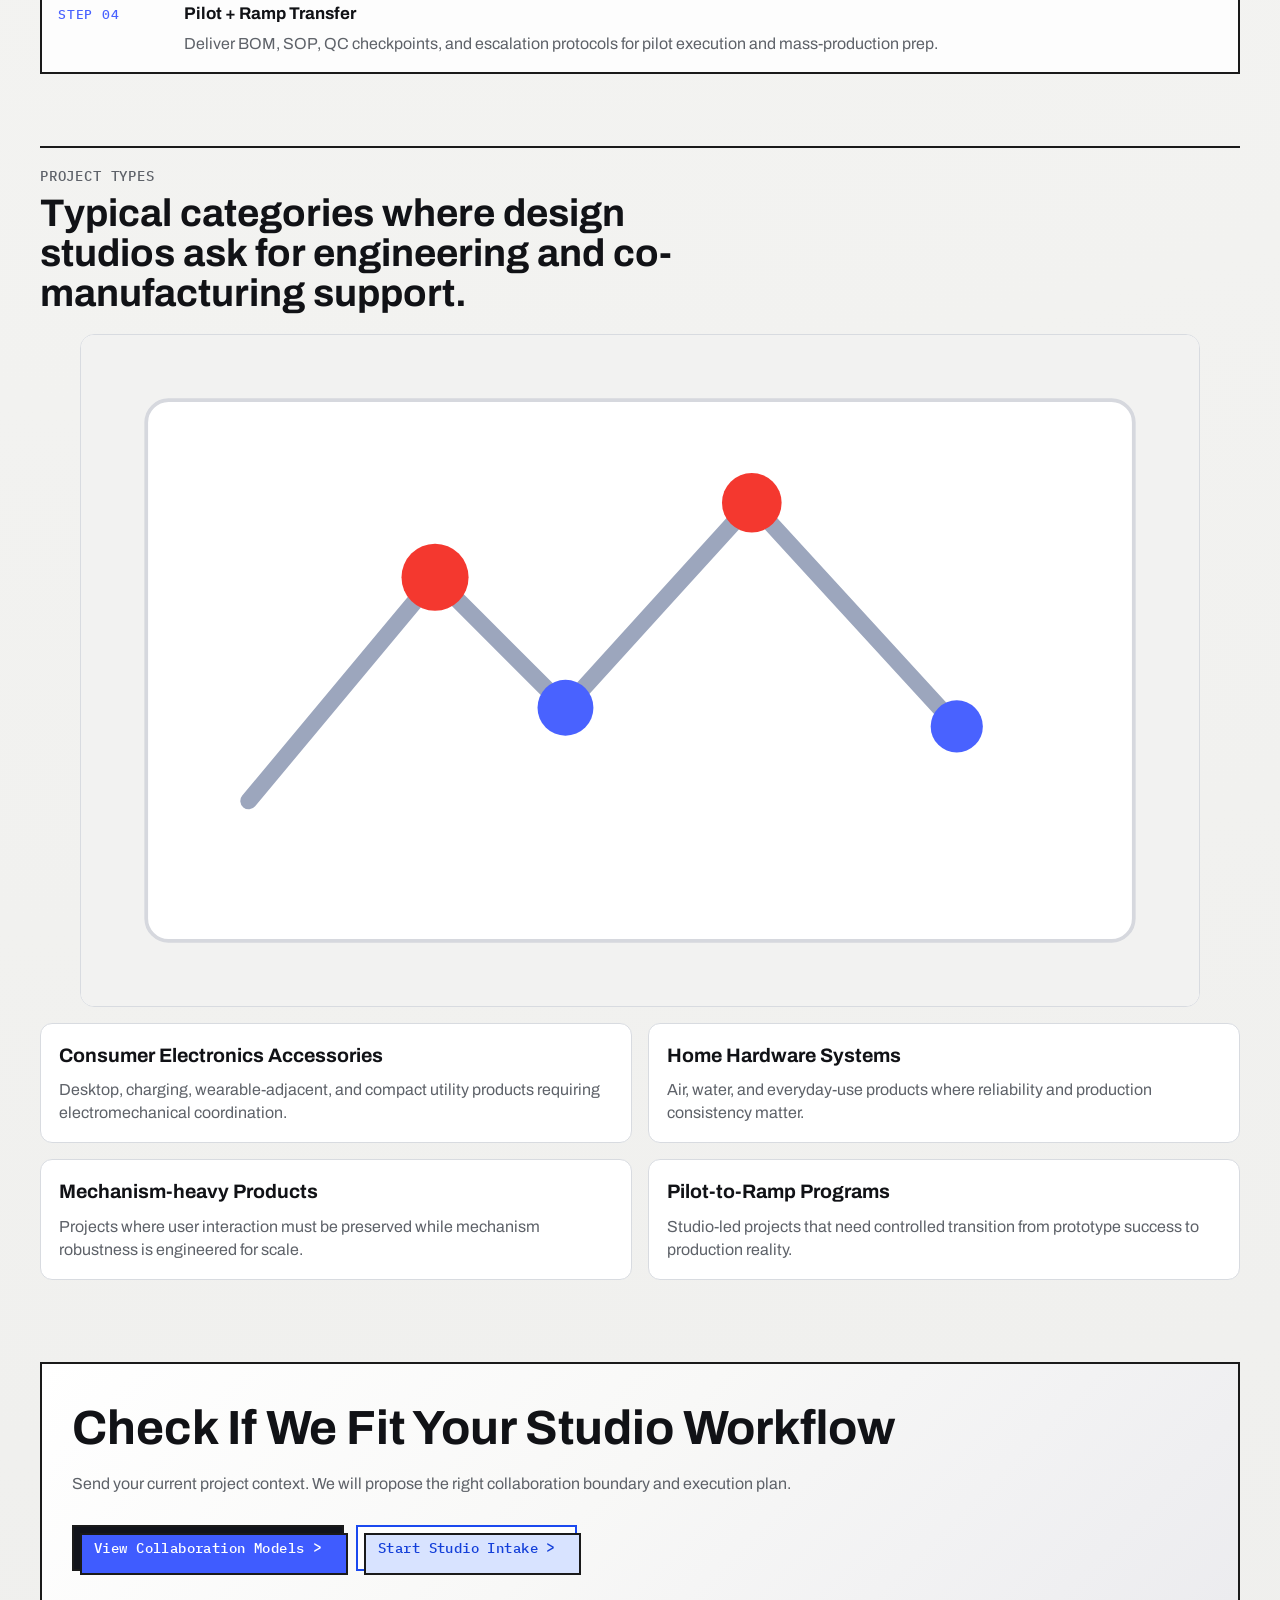
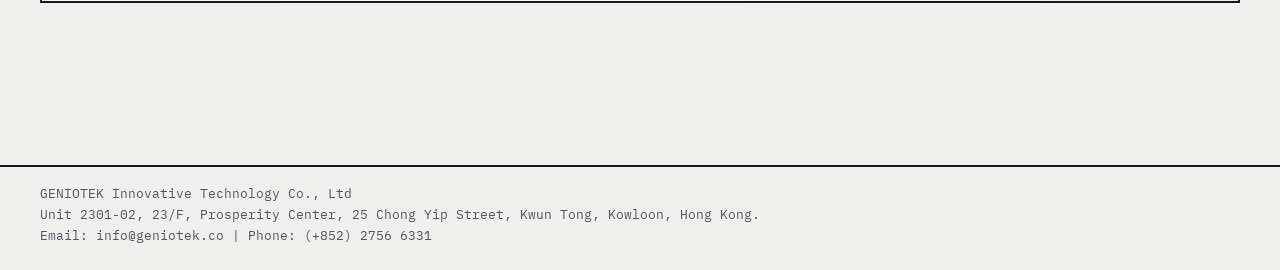
==== commit 892c8bf0: "feat: emphasize scalable Dongguan factory network over fixed workshop narrative" ====
--- a/about.html
+++ b/about.html
@@ -92,15 +92,15 @@
 
     <section class="content-section reveal">
       <div class="section-head">
-        <p class="eyebrow">Team + Workshop</p>
-        <h2>Strength proof page for studio due diligence: team depth, workshop capacity, and validation infrastructure.</h2>
+        <p class="eyebrow">Team + Factory Network</p>
+        <h2>Our real scale comes from engineering governance plus fast access to Dongguan manufacturing capacity.</h2>
       </div>
       <!-- Replace bracketed metrics with verified publishable numbers -->
       <div class="kpi-strip">
         <div class="kpi"><strong>[XX+]</strong><span>Total engineering headcount</span></div>
-        <div class="kpi"><strong>[XXXX m2]</strong><span>Workshop and pilot support area</span></div>
+        <div class="kpi"><strong>[XX+]</strong><span>Qualified partner factories in Dongguan clusters</span></div>
         <div class="kpi"><strong>[XX]</strong><span>Full-time QA and process engineers</span></div>
-        <div class="kpi"><strong>[XX]</strong><span>Core in-house validation setups</span></div>
+        <div class="kpi"><strong>[72h]</strong><span>Typical alternative factory matching turnaround</span></div>
       </div>
       <div class="content-grid">
         <article class="panel">
@@ -114,13 +114,13 @@
           </ul>
         </article>
         <article class="panel">
-          <h3>Workshop and Equipment Scope</h3>
-          <ul>
-            <li>Prototype assembly benches and fast fixture preparation.</li>
-            <li>Functional verification benches for key use-case checks.</li>
-            <li>Pilot build support with process and repeatability records.</li>
-            <li>Quality checkpoints and issue traceability workflow.</li>
-            <li>Supplier-side transfer documentation for ramp governance.</li>
+          <h3>Dongguan Capacity Strategy</h3>
+          <ul>
+            <li>Fast factory matching by process type, category, and volume band.</li>
+            <li>Backup supplier routing to reduce single-factory dependency risk.</li>
+            <li>Pilot build coordination with process and repeatability records.</li>
+            <li>Unified QC checkpoints applied across partner factories.</li>
+            <li>Ramp transfer governance with traceable issue escalation rules.</li>
           </ul>
         </article>
       </div>
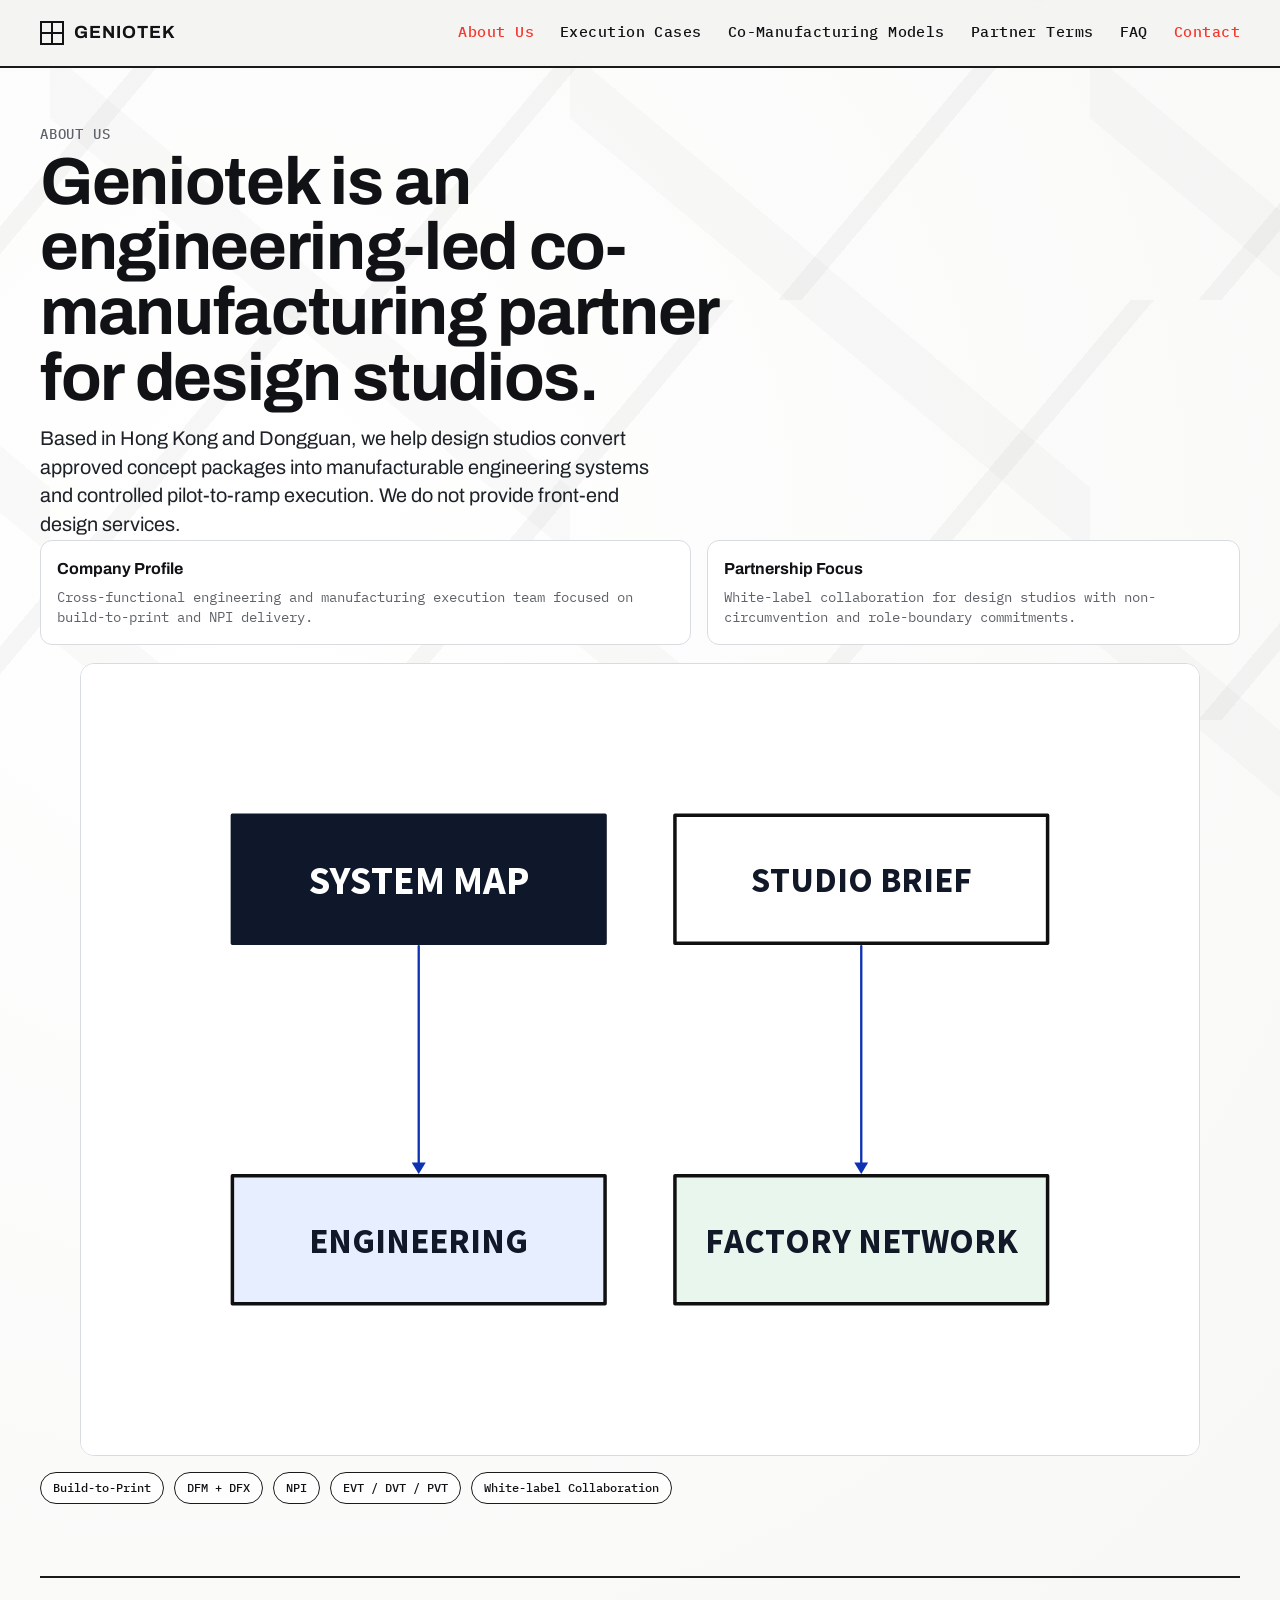
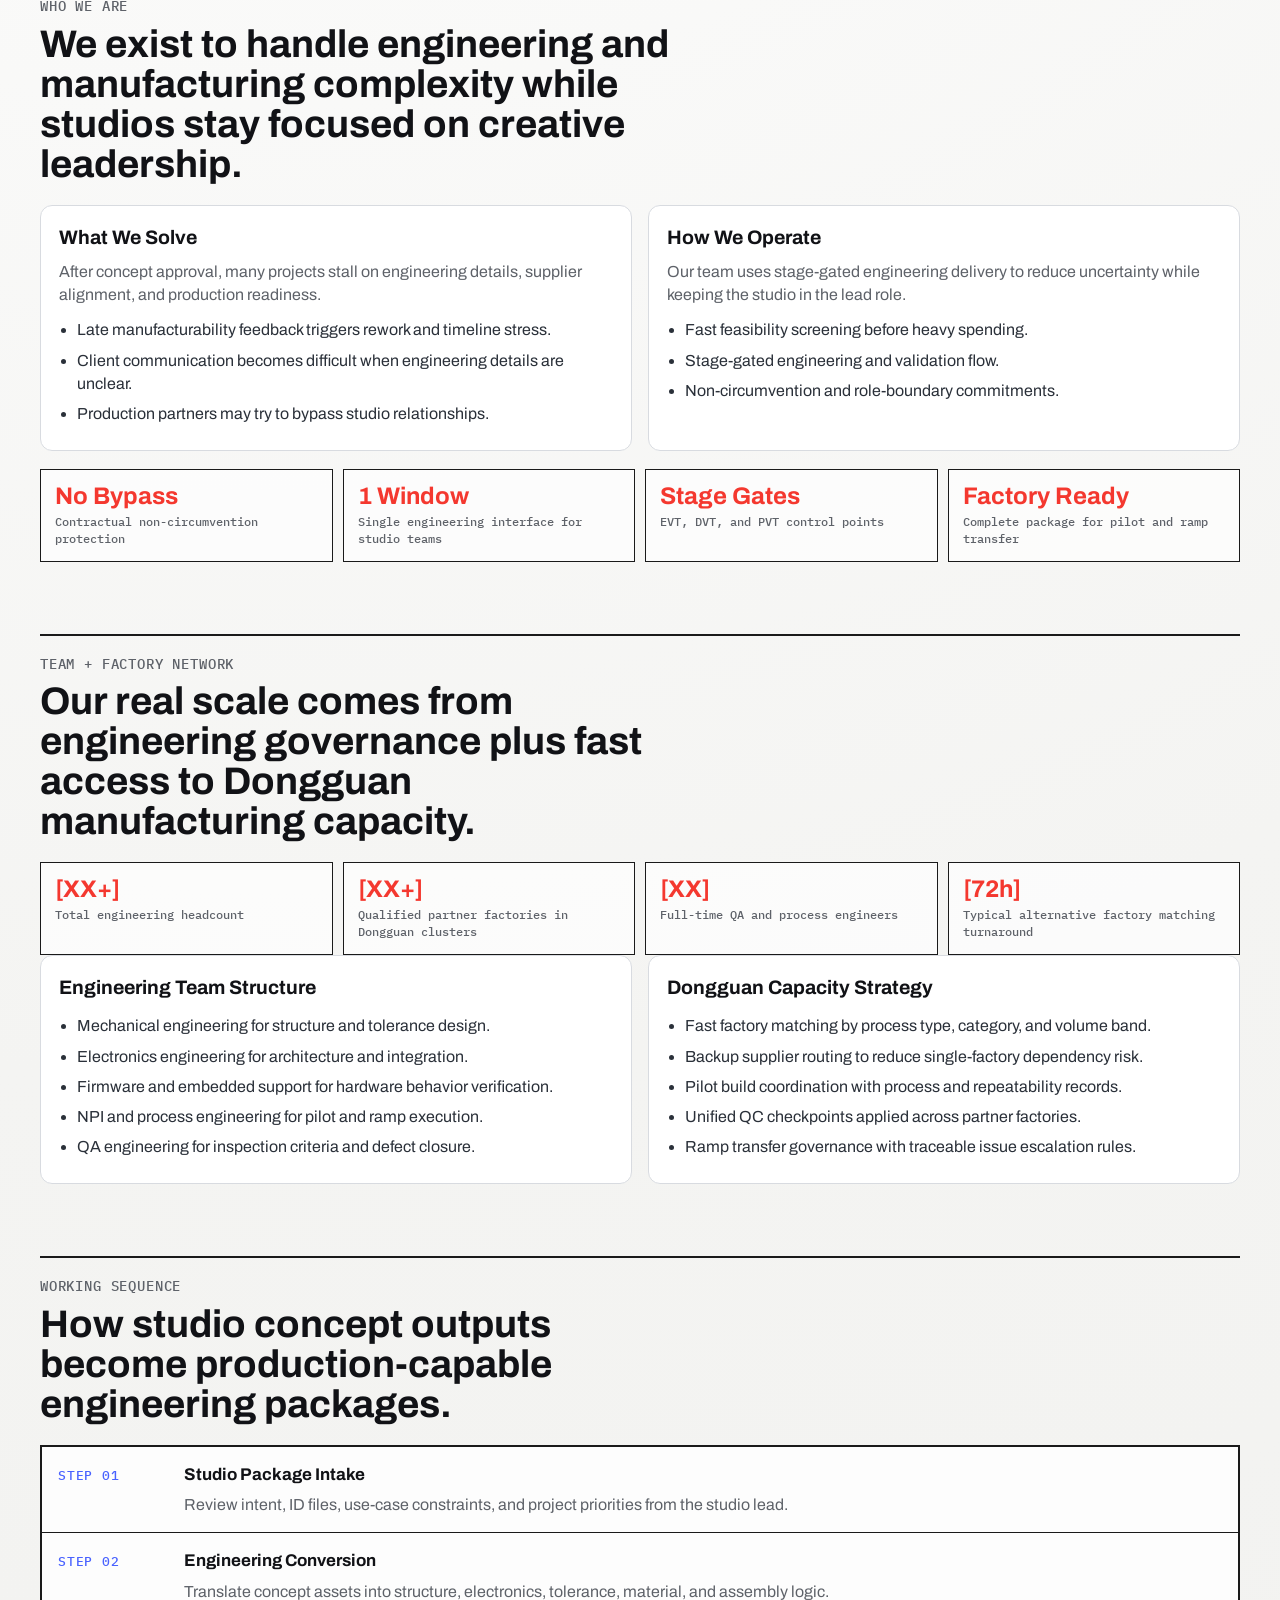
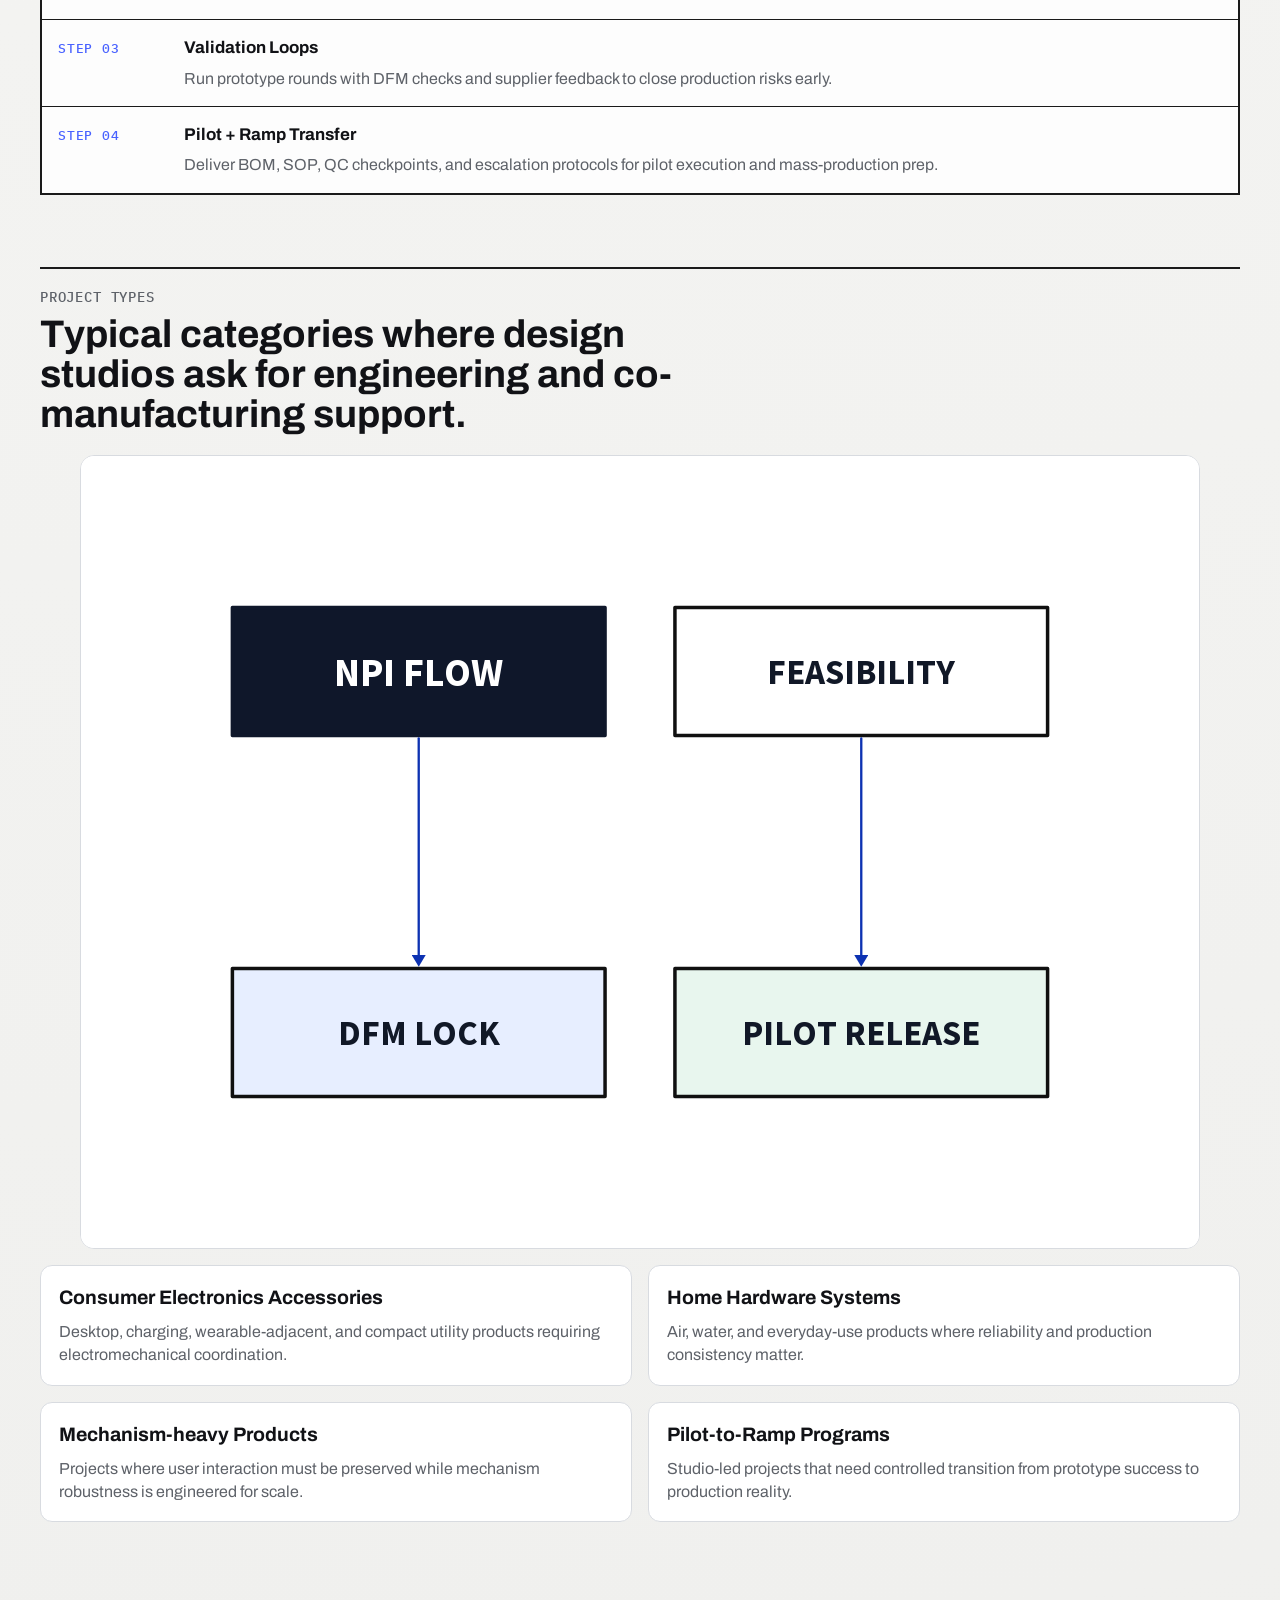
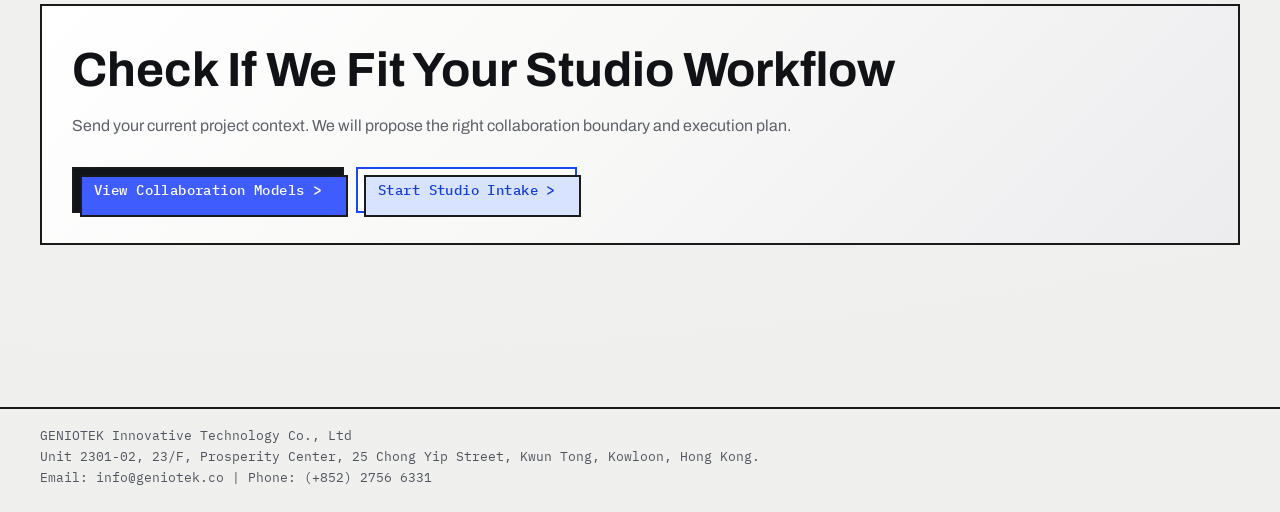
==== commit a2a6c476: "Improve D2 cover readability and responsive hero layout" ====
--- a/about.html
+++ b/about.html
@@ -9,7 +9,7 @@
   <link rel="preconnect" href="https://fonts.googleapis.com">
   <link rel="preconnect" href="https://fonts.gstatic.com" crossorigin>
   <link href="https://fonts.googleapis.com/css2?family=Archivo:wght@400;500;600;700&family=IBM+Plex+Mono:wght@400;500&display=swap" rel="stylesheet">
-  <link rel="stylesheet" href="./styles.css?v=20260301c">
+  <link rel="stylesheet" href="./styles.css?v=20260301d">
 </head>
 <body>
   <div class="bg-ornament" aria-hidden="true"></div>
@@ -207,7 +207,8 @@
     <p>Email: info@geniotek.co | Phone: (+852) 2756 6331</p>
   </footer>
 
-  <script src="./script.js?v=20260301c"></script>
+  <script src="./script.js?v=20260301d"></script>
 </body>
 </html>
 
+
--- a/styles.css
+++ b/styles.css
@@ -1079,7 +1079,11 @@
   }
 
   .hero-side {
-    grid-template-columns: repeat(3, minmax(0, 1fr));
+    grid-template-columns: repeat(2, minmax(0, 1fr));
+  }
+
+  .hero-side .hero-visual {
+    grid-column: 1 / -1;
   }
 
   .metric-grid {
